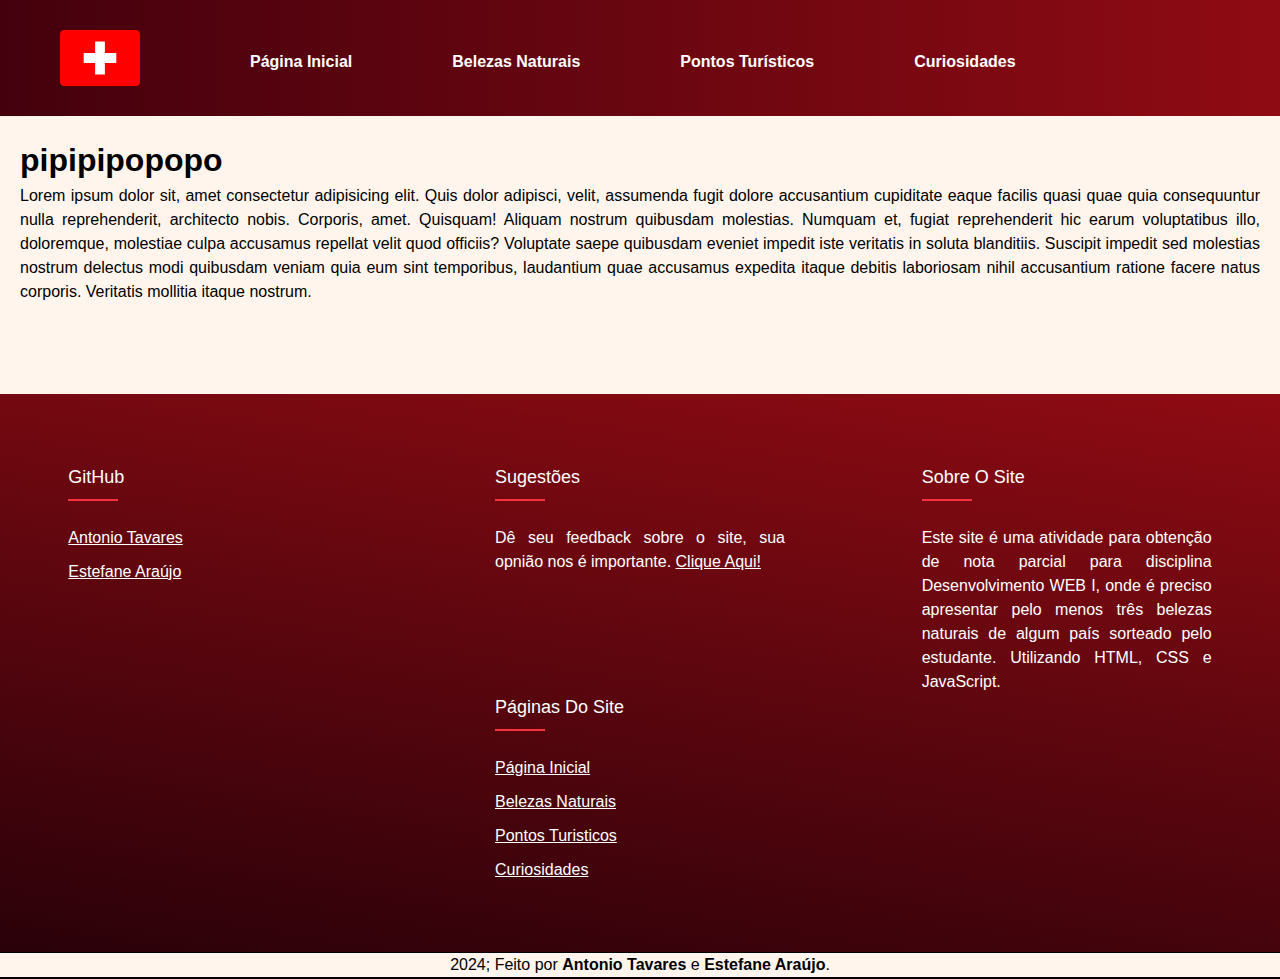
==== pages/curiosidades.html @ 8f9febfe "Header e footer prontos" ====
<!DOCTYPE html>
<html lang="pt-br">
<head>
    <meta charset="UTF-8">
    <meta name="viewport" content="width=device-width, initial-scale=1.0">
    <link rel="stylesheet" href="/assets/css/paginas.css">
    <link rel="shortcut icon" href="/assets/images/switzerland-flag-icon.svg" type="image/x-icon">
    <title>Página Inicial</title>
</head>


<body>
    <div class="container">
        <header>
            <nav class="navbar">
                <div class="navContainer">
                <ul class="navLinks">
                    <a href="/index.html" ><img src="/assets/images/switzerland-flag-icon.svg" alt="" class="logo"></a>
                    <li><a href="/index.html">Página Inicial</a></li>
                    <li><a href="/pages/paisagens.html">Belezas Naturais</a></li>
                    <li><a href="/pages/turisticos.html">Pontos Turísticos</a></li>
                    <li><a href="/pages/curiosidades.html">Curiosidades</a></li>
                </ul>
                </div>
            </nav>
        </header>
        <div class="content">
            <main>
            <h1>pipipipopopo</h1>
            <p>Lorem ipsum dolor sit, amet consectetur adipisicing elit. Quis dolor adipisci, velit, assumenda fugit dolore accusantium cupiditate eaque facilis quasi quae quia consequuntur nulla reprehenderit, architecto nobis. Corporis, amet. Quisquam!
            Aliquam nostrum quibusdam molestias. Numquam et, fugiat reprehenderit hic earum voluptatibus illo, doloremque, molestiae culpa accusamus repellat velit quod officiis? Voluptate saepe quibusdam eveniet impedit iste veritatis in soluta blanditiis.
            Suscipit impedit sed molestias nostrum delectus modi quibusdam veniam quia eum sint temporibus, laudantium quae accusamus expedita itaque debitis laboriosam nihil accusantium ratione facere natus corporis. Veritatis mollitia itaque nostrum.
            </p>
            
            
            </main>
        </div>
        
        
        <footer class="footer">
            <section class="footerContainer">
                <div class="footerRaia">
        
                    <div class="footerColuna">
                            <h3>GitHub</h3>
                            <ul>
                                <li><a href="https://github.com/toniink" target="_blank">Antonio Tavares</a></li>
                                <li><a href="https://github.com/EstefaneRodriguesDeAraujo" target="_blank">Estefane Araújo</a></li>
                            </ul>
                    </div>
                    <div class="footerColuna">
                            <h3>Sugestões</h3>
                            <p>Dê seu feedback sobre o site, sua opnião nos é importante. <a href="/pages/formulario.html">Clique Aqui!</a> </p>
                    </div>
        
                    <div class="footerColuna">
                            <h3>Sobre o site</h3>
                            <p>Este site é uma atividade para obtenção de nota parcial para disciplina Desenvolvimento WEB I, onde é preciso apresentar pelo menos três belezas naturais de algum país sorteado pelo estudante. Utilizando HTML, CSS e JavaScript.</p>
                    </div>
        
                    <div class="footerColuna">
                            <h3>Páginas do site</h3>
                            <ul>
                                <li><a href="/index.html">Página Inicial</a></li>
                                <li><a href="/pages/paisagens.html">Belezas Naturais</a></li>
                                <li><a href="/pages/turisticos.html">Pontos Turisticos</a></li>
                                <li><a href="/pages/curiosidades.html">Curiosidades</a></li>
        
                            </ul>
                    </div>
                </div>
            </section>
            <section>
                <div class="footerBottom">
                    <p class="copyright">2024; Feito por <span class="feitoPor">Antonio Tavares</span> e
                        <span class="feitoPor">Estefane Araújo</span>.</p>
                </div>
            </section>
        </footer>
    </div>
</body>




<script src=""></script>
</html>
---- assets/css/paginas.css ----
/* eu to comentando tudo ta nao julgue */
* {
    font-family: Arial, Helvetica, sans-serif;
    box-sizing: border-box;
    margin: 0;
    padding: 0;
}


/* deixa todo o conteúdo do header ate o footer como flex p poder deixar 
bonitinho na vertical, e o min height é p ter certeza q ta até pelo menos 100% da altura da janela ocupada */
.container{
    display: flex;
    flex-direction: column;
    min-height: 100vh;
    
}


/* removendo os efeitos dos links e deixando todos com cor de fonte branca além do gradiente no header,
é aqui que vc mexe na fonte da navbar tb*/
.navbar ul {
    font-size: 16px;
    background-image: linear-gradient(to right, #44010d,#8f0b13);
    padding: 0px;
    margin: 0px;
    overflow: hidden;
    font-weight: 600;
    
}


/* tirando os ballpoints das listas */
ul{
    list-style-type: none;
    text-decoration: none;
}


/* tamanho da logo e jogando a logo pra esquerda, antes dos elementos da navbar */
.logo {
    max-width: 80px;
    float: left;
    margin: 30px 60px;
    cursor: pointer;
}


/* especificamente os elementos da navbar: home, belezas, pontos, curiosidades */
.navbar a{
    color:white;
    text-decoration: none;
    padding: 50px;

    /* display: block;
    text-align: center; */

}


/* jogando todos os elementos da navbar pra esquerda */
.navbar li{
    float: left;
    margin-top: 50px;
}


/* quando passa o mouse por cima muda a cor, p indicar que é clicavel */
.navbar a:hover{
    color: #ffcab4;
    transition: all 0.3s ease;
}




/* toda a cor de fundo das paginas, sem cagar o header e footer */
body{
    height: 100%;
    margin: 0;
    background-color: #FFF5EC;
    line-height: 1.5;
    text-align: justify;
}
 

/* flex 1 permite o conteudo ocupar todo o espaço disponivel que sobrou entre o header e o footer */
.content{
    flex: 1;
    padding: 20px;
}






/* mespaço interno do footer inteiro */
.footer{
    padding-top: 70px;
}


/* configurações do footer */
.footerContainer {
    background-image: linear-gradient(189deg,#8f0b13, #2a0109);
    color: white;
    padding: 70px 0px;
    margin: auto;
    /* max-width: 1170px; */
}


/* altera a cor da fonte do footer e a de baixo dele 
muda a cor quando ta em hover */
.footerContainer a{
    color: white;
    transition: all 0.3s ease;
}
.footerColuna a:hover{
    color: #ffcab4;
}


/* organiza a disposição em forma de linha/raia como se fosse numa tabela */
.footerRaia{
    display: flex;
    flex-wrap: wrap;
    
}


/* organiza a disposição em forma de coluna como se fosse numa tabela */
.footerColuna{
    width: 350px;
    padding: 0 30px;
    margin: 0 auto;
    /* background-color: aqua; */
}


/* deixa um espacinho maneiro em baixo dos h3 que sao os titulos de cada coluna
o position relative pelo q vi faz o elemento seguir o fluxo do documento, como o h3 ta em cima e o resto embaixo, ele segue isso, eu acho... */
.footerColuna h3{
    font-size: 18px;
    color: white;
    text-transform: capitalize;
    margin-bottom: 35px;
    font-weight: 500;
    position: relative;
}


/* aqui é onde cria a linha vermelha em baixo dos h3, ele cria um pseudo elemento vazio e aparentemente é bem comum p qualquer decoraçao ou frufru
tipo um divisor sem ter q por no html, ent é puro css*/
.footerColuna h3::before{
    content: "";
    position: absolute;
    left: 0;
    bottom: -10px;
    background-color: #f6323c;
    height: 2px;
    box-sizing: border-box;
    width: 50px;
}


/* aq ta adicionando uma margem em baixo de cada item da lista,
not last child significa que todos c exceção do ultimo, nao vai ter essa margem, aí nao quebra a margem que ja existe em baixo sacas */
.footerColuna ul li:not(:last-child){
    margin-bottom: 10px;
}


/* o block significa que ele ocupa todo o espaço restante da lista
facilita de clicar
e o transition aplica uma transição suave pra qualquer efeito q tenha na tag */
.footerColuna ul li a{
    font-size: 16px;
    text-transform: capitalize;
    font-weight: 300;
    display: block;
    transition: all 0.3s ease;
}

/* desloca o elemento pra direita adicionando margem interna na esquerda 
quando passa o mouse por cima, e ela é suave por causa do de cima q suaviza
quando n tem a suavidade é bruto demais mo paia */
.footerColuna ul li a:hover{
    color: #ffcab4;
    padding-left: 10px;
}


/* a barra branca c nossos nomes centralizada */
.footerBottom{
    text-align: center;
    border-top: 1px solid black;
    border-bottom: 2px solid black;
}

/* e deixando em bold */
.feitoPor{
    font-weight: bold;
}
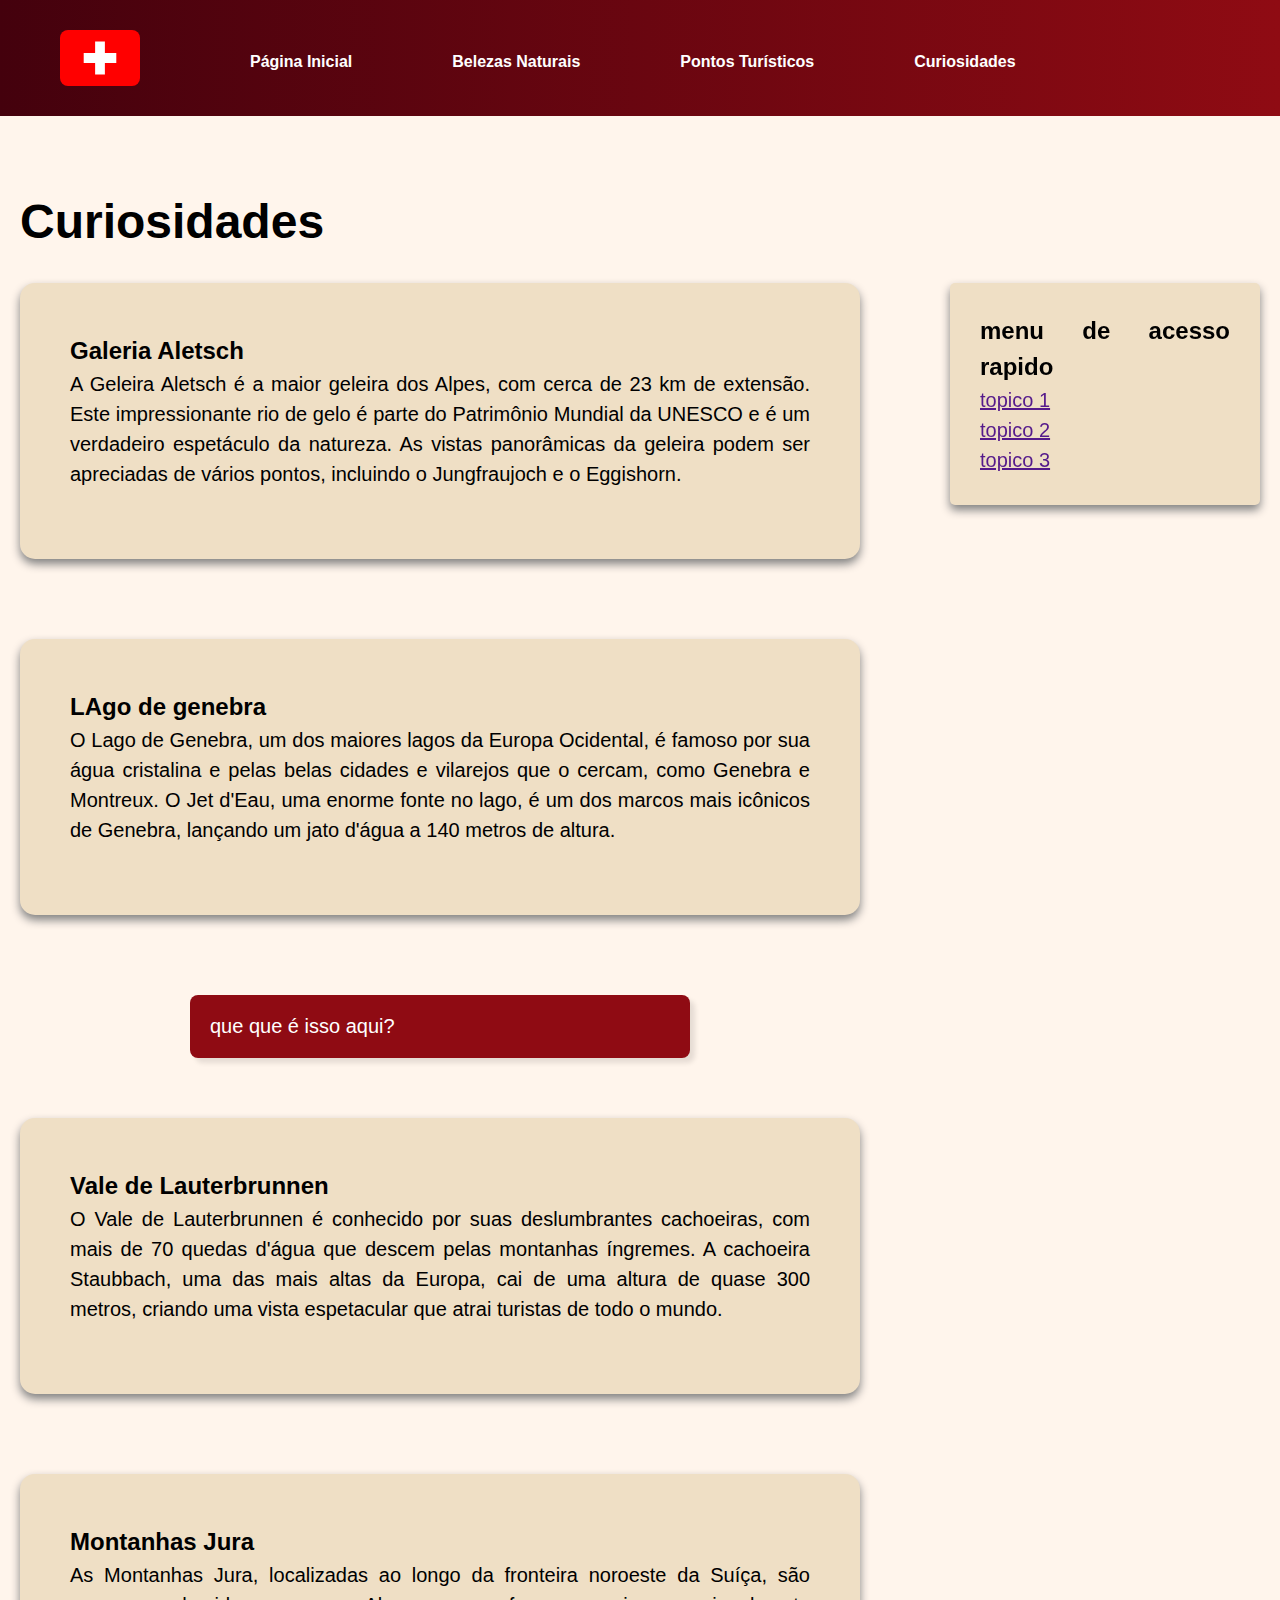
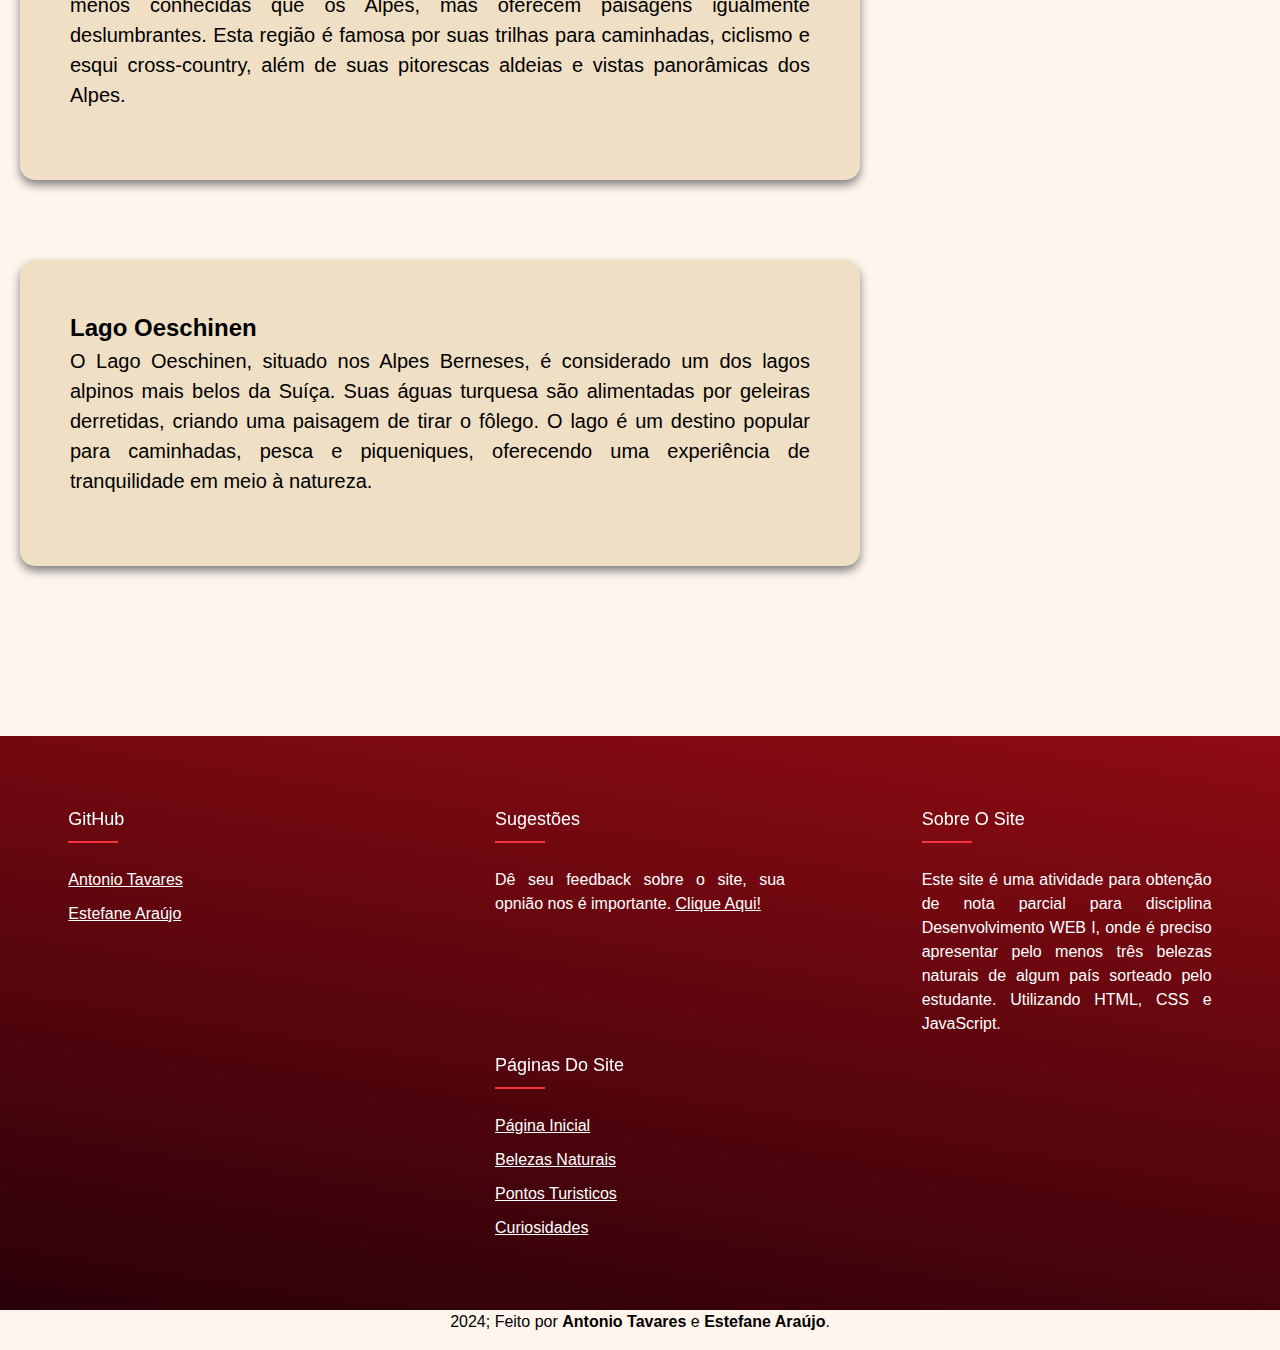
==== commit 6167514d: "Estrutura das paginas feitas" ====
--- a/pages/curiosidades.html
+++ b/pages/curiosidades.html
@@ -1,8 +1,10 @@
 <!DOCTYPE html>
 <html lang="pt-br">
+
 <head>
     <meta charset="UTF-8">
     <meta name="viewport" content="width=device-width, initial-scale=1.0">
+    <link rel="stylesheet" href="https://cdnjs.cloudflare.com/ajax/libs/font-awesome/6.6.0/css/all.min.css" integrity="sha512-Kc323vGBEqzTmouAECnVceyQqyqdsSiqLQISBL29aUW4U/M7pSPA/gEUZQqv1cwx4OnYxTxve5UMg5GT6L4JJg==" crossorigin="anonymous" referrerpolicy="no-referrer" />
     <link rel="stylesheet" href="/assets/css/paginas.css">
     <link rel="shortcut icon" href="/assets/images/switzerland-flag-icon.svg" type="image/x-icon">
     <title>Página Inicial</title>
@@ -14,59 +16,137 @@
         <header>
             <nav class="navbar">
                 <div class="navContainer">
-                <ul class="navLinks">
-                    <a href="/index.html" ><img src="/assets/images/switzerland-flag-icon.svg" alt="" class="logo"></a>
-                    <li><a href="/index.html">Página Inicial</a></li>
-                    <li><a href="/pages/paisagens.html">Belezas Naturais</a></li>
-                    <li><a href="/pages/turisticos.html">Pontos Turísticos</a></li>
-                    <li><a href="/pages/curiosidades.html">Curiosidades</a></li>
-                </ul>
+                    <ul class="navLinks">
+                        <a href="/index.html"><img src="/assets/images/switzerland-flag-icon.svg" alt=""
+                                class="logo"></a>
+                        <li><a href="/index.html">Página Inicial</a></li>
+                        <li><a href="/pages/paisagens.html">Belezas Naturais</a></li>
+                        <li><a href="/pages/turisticos.html">Pontos Turísticos</a></li>
+                        <li><a href="/pages/curiosidades.html">Curiosidades</a></li>
+                    </ul>
                 </div>
             </nav>
         </header>
+
+
         <div class="content">
             <main>
-            <h1>pipipipopopo</h1>
-            <p>Lorem ipsum dolor sit, amet consectetur adipisicing elit. Quis dolor adipisci, velit, assumenda fugit dolore accusantium cupiditate eaque facilis quasi quae quia consequuntur nulla reprehenderit, architecto nobis. Corporis, amet. Quisquam!
-            Aliquam nostrum quibusdam molestias. Numquam et, fugiat reprehenderit hic earum voluptatibus illo, doloremque, molestiae culpa accusamus repellat velit quod officiis? Voluptate saepe quibusdam eveniet impedit iste veritatis in soluta blanditiis.
-            Suscipit impedit sed molestias nostrum delectus modi quibusdam veniam quia eum sint temporibus, laudantium quae accusamus expedita itaque debitis laboriosam nihil accusantium ratione facere natus corporis. Veritatis mollitia itaque nostrum.
-            </p>
-            
-            
+                <h1>Curiosidades</h1>
+                <div class="linha">
+
+                    <div class="coluna">
+                        <div class="conteudoPaginas">
+                            <h2>Galeria Aletsch</h2>
+                            <p>A Geleira Aletsch é a maior geleira dos Alpes, com cerca de 23 km de extensão. Este
+                                impressionante rio de gelo é parte do Patrimônio Mundial da UNESCO e é um verdadeiro
+                                espetáculo da natureza. As vistas panorâmicas da geleira podem ser apreciadas de vários
+                                pontos, incluindo o Jungfraujoch e o Eggishorn.</p>
+                        </div>
+
+                        <div class="conteudoPaginas">
+                            <h2>LAgo de genebra</h2>
+                            <p>O Lago de Genebra, um dos maiores lagos da Europa Ocidental, é famoso por sua água
+                                cristalina e pelas belas cidades e vilarejos que o cercam, como Genebra e Montreux. O
+                                Jet d'Eau, uma enorme fonte no lago, é um dos marcos mais icônicos de Genebra, lançando
+                                um jato d'água a 140 metros de altura.</p>
+                        </div>
+
+                        <div id="containerAccordion">
+                            <div class="accordion">
+
+                                <button class="accordion-header">
+                                    <span>que que é isso aqui?</span>
+                                    <i class="fa-solid fa-chevron-down arrow"></i>
+                                </button>
+
+                                <div class="accordion-body">
+                                        <p>Lorem ipsum dolor sit amet consectetur, adipisicing elit. Voluptas quidem praesentium, dolorem quas harum doloribus nemo delectus sint nesciunt ut qui porro ea perferendis quos dignissimos ipsum ullam nisi non.</p>
+                                </div>
+                            </div>
+                        </div>
+
+
+
+
+
+
+
+                        <div class="conteudoPaginas">
+                            <h2>Vale de Lauterbrunnen</h2>
+                            <p>O Vale de Lauterbrunnen é conhecido por suas deslumbrantes cachoeiras, com mais de 70
+                                quedas d'água que descem pelas montanhas íngremes. A cachoeira Staubbach, uma das mais
+                                altas da Europa, cai de uma altura de quase 300 metros, criando uma vista espetacular
+                                que atrai turistas de todo o mundo.</p>
+                        </div>
+
+                        <div class="conteudoPaginas">
+                            <h2>Montanhas Jura</h2>
+                            <p>As Montanhas Jura, localizadas ao longo da fronteira noroeste da Suíça, são menos
+                                conhecidas que os Alpes, mas oferecem paisagens igualmente deslumbrantes. Esta região é
+                                famosa por suas trilhas para caminhadas, ciclismo e esqui cross-country, além de suas
+                                pitorescas aldeias e vistas panorâmicas dos Alpes.</p>
+                        </div>
+
+                        <div class="conteudoPaginas">
+                            <h2>Lago Oeschinen</h2>
+                            <p>O Lago Oeschinen, situado nos Alpes Berneses, é considerado um dos lagos alpinos mais
+                                belos da Suíça. Suas águas turquesa são alimentadas por geleiras derretidas, criando uma
+                                paisagem de tirar o fôlego. O lago é um destino popular para caminhadas, pesca e
+                                piqueniques, oferecendo uma experiência de tranquilidade em meio à natureza.</p>
+                        </div>
+                    </div>
+
+
+                    <div class="coluna">
+                        <section class="menuAcessoRapido">
+                            <h2>menu de acesso rapido</h2>
+                            <ul>
+                                <li><a href="">topico 1</a></li>
+                                <li><a href="">topico 2</a></li>
+                                <li><a href="">topico 3</a></li>
+                            </ul>
+                        </section>
+                    </div>
+                </div>
+
             </main>
         </div>
-        
-        
+
+
         <footer class="footer">
             <section class="footerContainer">
                 <div class="footerRaia">
-        
+
                     <div class="footerColuna">
-                            <h3>GitHub</h3>
-                            <ul>
-                                <li><a href="https://github.com/toniink" target="_blank">Antonio Tavares</a></li>
-                                <li><a href="https://github.com/EstefaneRodriguesDeAraujo" target="_blank">Estefane Araújo</a></li>
-                            </ul>
+                        <h3>GitHub</h3>
+                        <ul>
+                            <li><a href="https://github.com/toniink" target="_blank">Antonio Tavares</a></li>
+                            <li><a href="https://github.com/EstefaneRodriguesDeAraujo" target="_blank">Estefane
+                                    Araújo</a></li>
+                        </ul>
                     </div>
                     <div class="footerColuna">
-                            <h3>Sugestões</h3>
-                            <p>Dê seu feedback sobre o site, sua opnião nos é importante. <a href="/pages/formulario.html">Clique Aqui!</a> </p>
+                        <h3>Sugestões</h3>
+                        <p>Dê seu feedback sobre o site, sua opnião nos é importante. <a
+                                href="/pages/formulario.html">Clique Aqui!</a> </p>
                     </div>
-        
+
                     <div class="footerColuna">
-                            <h3>Sobre o site</h3>
-                            <p>Este site é uma atividade para obtenção de nota parcial para disciplina Desenvolvimento WEB I, onde é preciso apresentar pelo menos três belezas naturais de algum país sorteado pelo estudante. Utilizando HTML, CSS e JavaScript.</p>
+                        <h3>Sobre o site</h3>
+                        <p>Este site é uma atividade para obtenção de nota parcial para disciplina Desenvolvimento WEB
+                            I, onde é preciso apresentar pelo menos três belezas naturais de algum país sorteado pelo
+                            estudante. Utilizando HTML, CSS e JavaScript.</p>
                     </div>
-        
+
                     <div class="footerColuna">
-                            <h3>Páginas do site</h3>
-                            <ul>
-                                <li><a href="/index.html">Página Inicial</a></li>
-                                <li><a href="/pages/paisagens.html">Belezas Naturais</a></li>
-                                <li><a href="/pages/turisticos.html">Pontos Turisticos</a></li>
-                                <li><a href="/pages/curiosidades.html">Curiosidades</a></li>
-        
-                            </ul>
+                        <h3>Páginas do site</h3>
+                        <ul>
+                            <li><a href="/index.html">Página Inicial</a></li>
+                            <li><a href="/pages/paisagens.html">Belezas Naturais</a></li>
+                            <li><a href="/pages/turisticos.html">Pontos Turisticos</a></li>
+                            <li><a href="/pages/curiosidades.html">Curiosidades</a></li>
+
+                        </ul>
                     </div>
                 </div>
             </section>
@@ -83,5 +163,6 @@
 
 
 
-<script src=""></script>
+<script src="/assets/js/app.js"></script>
+
 </html>--- a/assets/css/paginas.css
+++ b/assets/css/paginas.css
@@ -1,4 +1,5 @@
 /* eu to comentando tudo ta nao julgue */
+
 * {
     font-family: Arial, Helvetica, sans-serif;
     box-sizing: border-box;
@@ -6,6 +7,15 @@
     padding: 0;
 }
 
+
+/* sumario do css
+A- inicio da navbar
+B- inicio do conteudo das páginas
+C- configurações da home
+D- inicio das configurações de pagina de conteudo: paisagens,curiosidades etc */
+
+
+/* A- inicio da navbar */
 
 /* deixa todo o conteúdo do header ate o footer como flex p poder deixar 
 bonitinho na vertical, e o min height é p ter certeza q ta até pelo menos 100% da altura da janela ocupada */
@@ -43,6 +53,7 @@
     float: left;
     margin: 30px 60px;
     cursor: pointer;
+    border-radius: 8px;
 }
 
 
@@ -72,28 +83,298 @@
 }
 
 
+/* fim da navbar */
+
+
+
+
+
+/* B- inicio do conteudo das paginas */
 
 
 /* toda a cor de fundo das paginas, sem cagar o header e footer */
 body{
     height: 100%;
-    margin: 0;
+    margin: 0px;
+    padding: 0px;
     background-color: #FFF5EC;
     line-height: 1.5;
     text-align: justify;
 }
  
 
-/* flex 1 permite o conteudo ocupar todo o espaço disponivel que sobrou entre o header e o footer */
+/* flex 1 permite o conteudo ocupar todo o espaço disponivel que sobrou entre o header e o footer 
+o content é o container principal de conteudo*/
 .content{
     flex: 1;
     padding: 20px;
-}
-
-
-
-
-
+    margin: 0 auto;
+}
+
+
+/* todos os h1 padronizados */
+h1{
+    font-size: 48px;
+    margin-top: 50px;
+    margin-bottom: 25px;
+}
+/* todos os h2 padronizados */
+h2{
+    font-size: 24px;
+}
+
+p{
+    margin-bottom: 1em;
+}
+
+
+
+
+
+
+/* C- configurações da home, nao esperava que fosse da tanto trabalho mas espero q nao mexamos nisso novamente */
+
+/* isso aq ta uma bagunça pois estou testando como funciona o alinhamento, o primeiro é o original
+e o de baixo é o novo que fiz na tentativa e erro */
+
+/* centraliza o texto da home, eu nao sei como so sei que ta centralizado
+e se mexer quebra */
+
+
+/* inicio do bloco original */
+/* .textoHome{
+     flex: 1;
+     padding: 20px;
+     margin: 150px auto;
+     width: 70%;
+} */
+
+/* deixa o texto alinhado ao lado do texto e ja formatadinho */
+/* .imagemHome{
+   border-radius: 20px;
+   box-shadow: 5px 10px 8px gray;
+   float: right;
+   margin-left: 50px;
+   margin-top: 134px;
+} */
+
+
+/* toda a configuração daquele primeiro paragrafo com mais texto q tem na home
+eu nao sei fazer ele todo flex bonito ent ficou tudo na mao tb */
+/* .paragrafoHome{
+    font-size: 20px;
+    text-align: justify;
+    background-color: #efdfc5;
+    border-radius: 15px;
+    margin-right: 30px;
+    margin-top: 30px;
+    padding: 50px;
+    max-width: 600px;
+    box-shadow: 0px 10px 20px gray;
+} */
+/* fim do bloco original */
+
+
+/* <<bloco novo>> */
+
+/* tamanho do h1 da home */
+
+/* alinha o h2 da home com o paragrafo */
+.h2Home{
+    display: inline-block;
+    max-width: 600px;
+}
+/* configurações da imagem da home */
+.imagemHome{
+    margin-left: 30px;
+    border-radius: 20px;
+    box-shadow: 5px 10px 8px gray;
+}
+/* container com o h1,h2, p e img da home que  */
+.imageContainer{
+    width: fit-content;
+    margin: 100px auto;
+    
+}
+/* alinha o paragrafo e a imagem da home lado a lado */
+.alinhamento{
+    display: flex; 
+    align-items: center;
+    width: fit-content;
+}
+/* todas as propriedades da caixinha de paragrafo da home */
+.paragrafoHome{
+    display: inline-block;
+    font-size: 20px;
+    background-color: #efdfc5;
+    box-shadow: 0px 10px 20px gray;
+    border-radius: 15px;
+    padding: 50px;
+    max-width: 600px;
+    margin-top: 30px;
+}
+/* <<fim do bloco novo>> */
+
+
+/* conf do segundo paragrado de Quer saber mais? na home */
+.segundoParagrafoHome{
+    font-size: 38px;
+    font-weight: bold;
+    text-align: center;
+    align-items: center;
+    max-width: 600px;
+    margin:0 auto 0 auto;
+}
+/* e seu respectivo botao */
+.botaoHome{
+    text-align: center;
+    padding-top: 30px;
+}
+
+
+
+
+/* configurações de quase todos os botoes do site */
+.botoes{
+    background-color: #e22227;
+    border: none;
+    width: 260px;
+    font-size: 18px;
+    font-weight: bold;
+    padding: 20px;
+    text-align: center;
+    text-decoration: none;
+    text-transform: uppercase;
+    color: white;
+    border-radius: 5px;
+    cursor: pointer;
+    box-shadow: 0px 3px 10px #4d000f;
+}
+/* e o hover deles */
+.botoes:hover, .botoes:focus, .botoes:active{
+    box-shadow: 0px 10px 20px #4d000f;
+    -webkit-transform: scale(1.1);
+    transform: scale(1.1);
+     color: #fbebd8;
+    transition: all 0.3s ease;
+}
+
+
+/* D- inicio das configurações de pagina de conteudo: paisagens,curiosidades etc*/
+
+.linha{
+    display: flex;
+}
+.coluna{
+    flex:50%;
+    
+}
+.conteudoPaginas{
+    font-size: 20px;
+    background-color: #efdfc5;
+    box-shadow: 0px 5px 10px gray;
+    border-radius: 15px;
+    padding: 50px;
+   width: 840px;
+   margin-bottom: 80px;
+}
+
+.conteudoPaginas img{
+    border-radius: 20px;
+    box-shadow: 5px 10px 8px gray;
+    margin: 10px auto;
+    margin-top: 50px;
+    display: block;
+    height: auto;
+}
+.fulano{
+    display:block;
+    text-align: center;
+    font-size: 10px;
+    margin-bottom: 50px;
+}
+
+
+
+
+.menuAcessoRapido{
+    font-size: 20px;
+    background-color: #efdfc5;
+    box-shadow: 0px 5px 10px gray;
+    border-radius: 5px;
+    padding: 30px;
+    margin-left: 90px;
+    width: fit-content;
+    position: sticky;
+    top: 0;
+}
+
+
+
+
+
+
+
+
+
+/* bloco do accordion */
+#containerAccordion{
+    display: flex;
+    flex-direction: column;
+    gap: 8px;
+    width: 500px;
+    margin: 0 auto;
+    margin-bottom: 60px;
+}
+
+.accordion{
+    background-color: #8f0b13;
+    border-radius: 8px;
+    padding: 20px;
+    color: white;
+    cursor: pointer;
+    box-shadow: 5px 5px 5px rgba(0, 0, 0, 0.1);
+}
+.accordion-header{
+    width: 100%;
+    border: none;
+    background-color: transparent;
+    display: flex;
+    align-items: center;
+    color: white;
+    justify-content: space-between;
+    font-size: 20px;
+    cursor: pointer;
+}
+.accordion-header span{
+    max-width: 100%;
+    white-space: nowrap;
+    overflow: hidden;
+    text-overflow: ellipsis;
+}
+.accordion-body{
+    color: #efdfc5;
+    font-size: 14px;
+    opacity: 0;
+    height: 0;
+}
+.accordion-body.active{
+    height: 100%;
+    opacity: 1;
+    padding: 15px 0px;
+    overflow: hidden;
+    transition: opacity .3s;
+}
+.arrow{
+    transition: transform .2s linear;
+}
+.accordion:has(.active) .arrow{
+    transform:rotate(180deg) ;
+}
+/* fim do accordion */
+
+
+/* inicio do footer */
 
 /* mespaço interno do footer inteiro */
 .footer{
@@ -195,8 +476,7 @@
 /* a barra branca c nossos nomes centralizada */
 .footerBottom{
     text-align: center;
-    border-top: 1px solid black;
-    border-bottom: 2px solid black;
+
 }
 
 /* e deixando em bold */
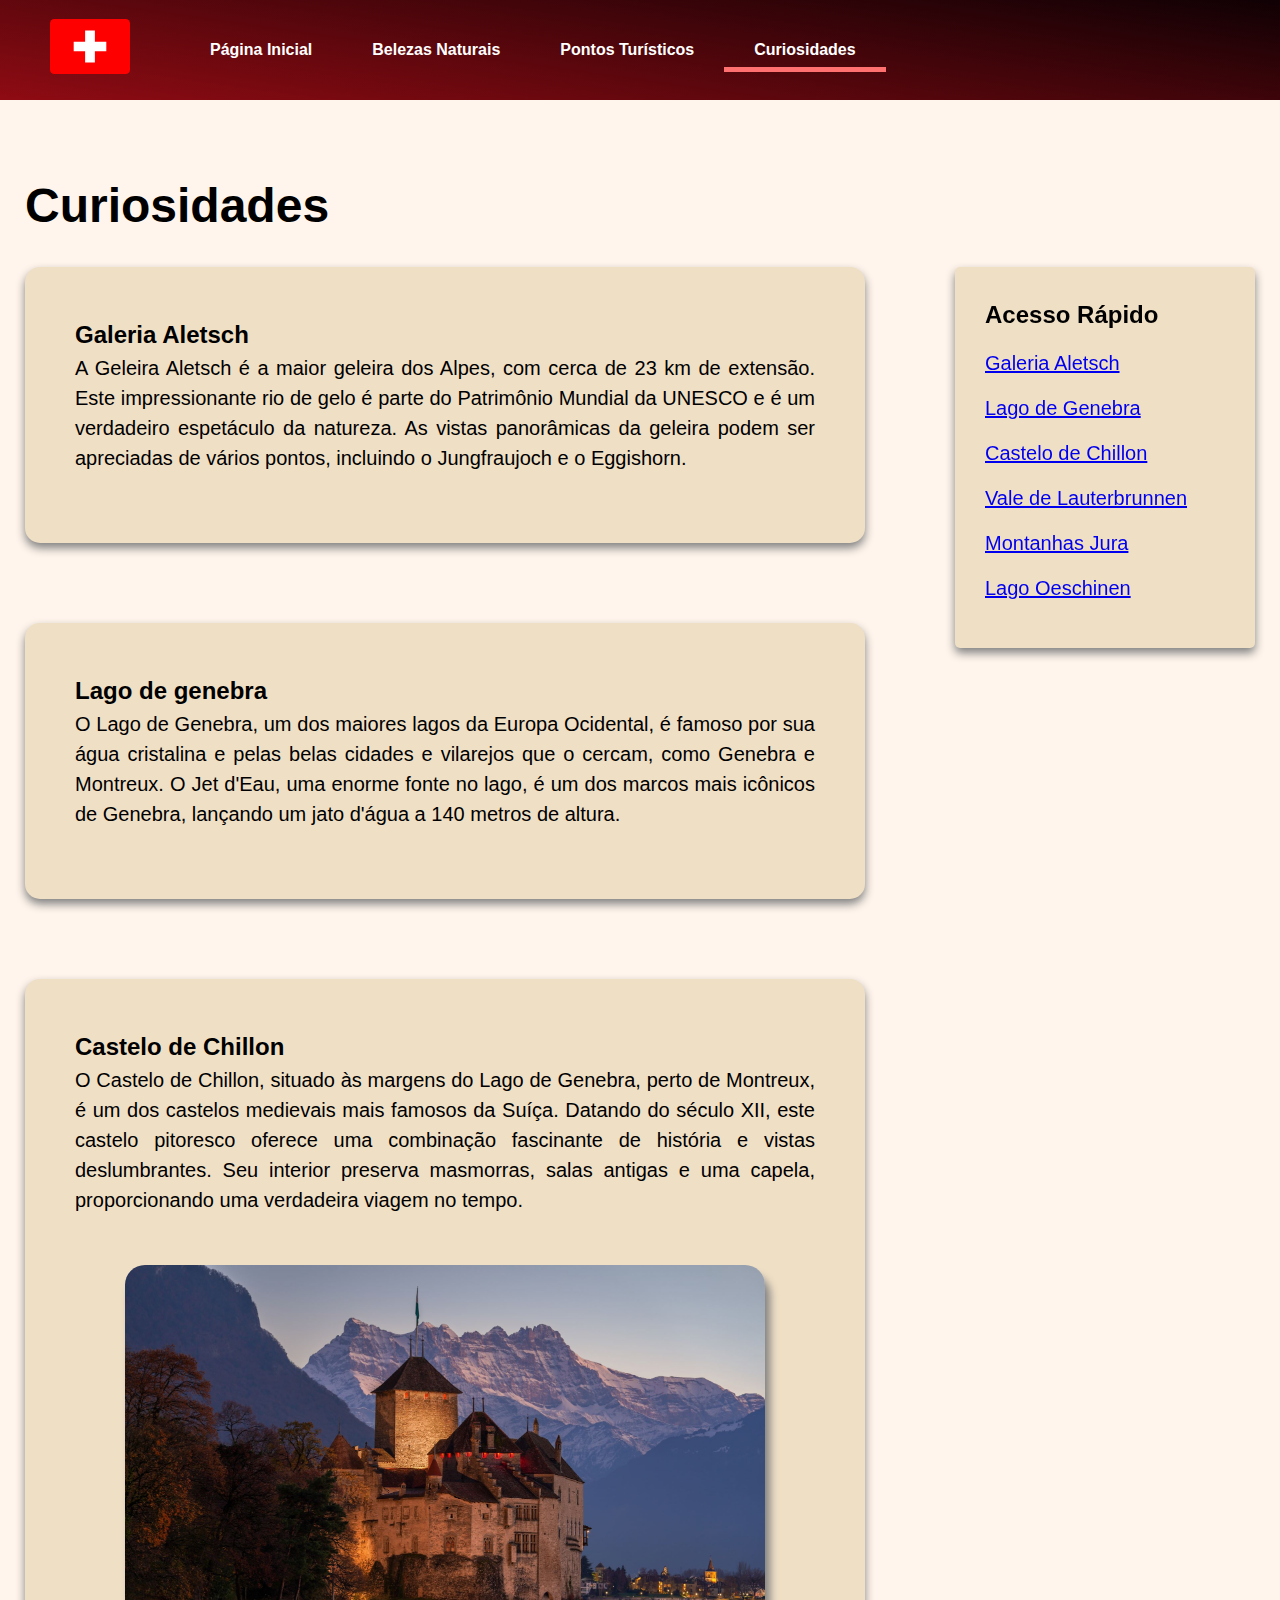
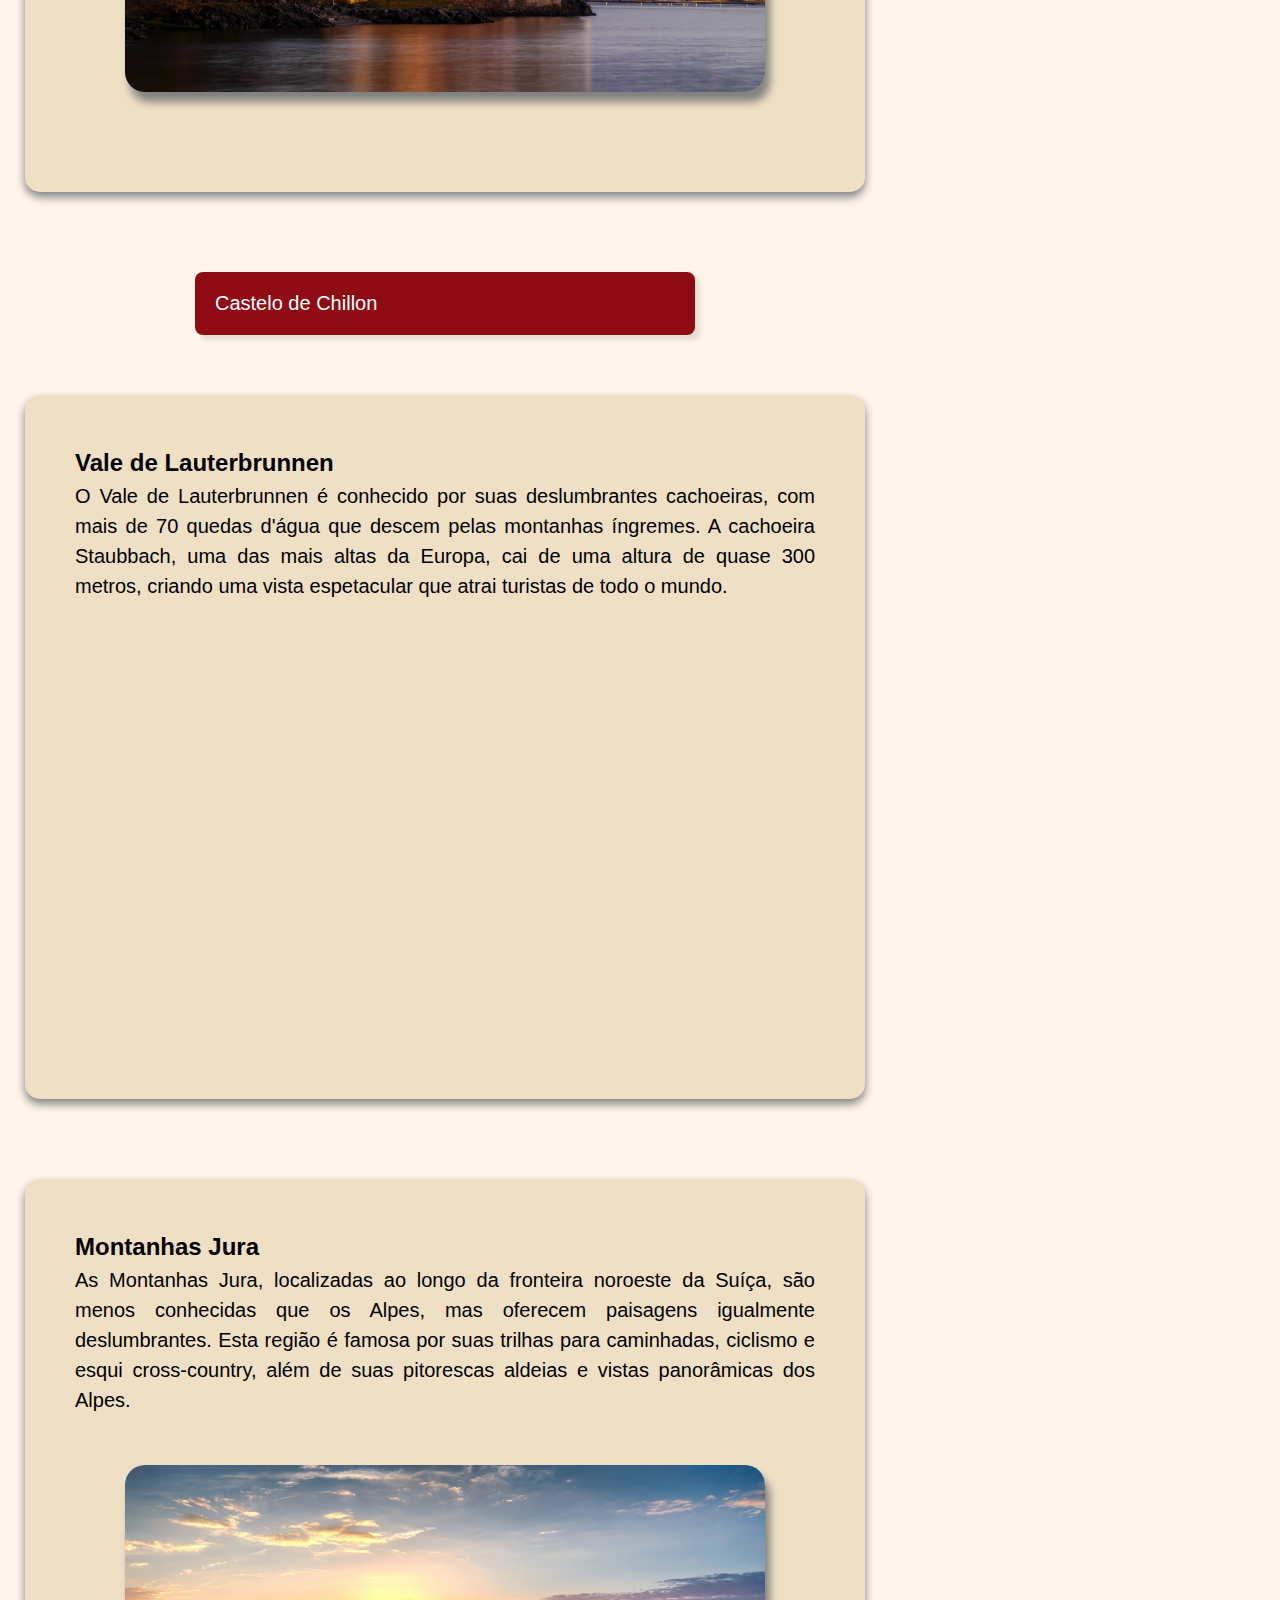
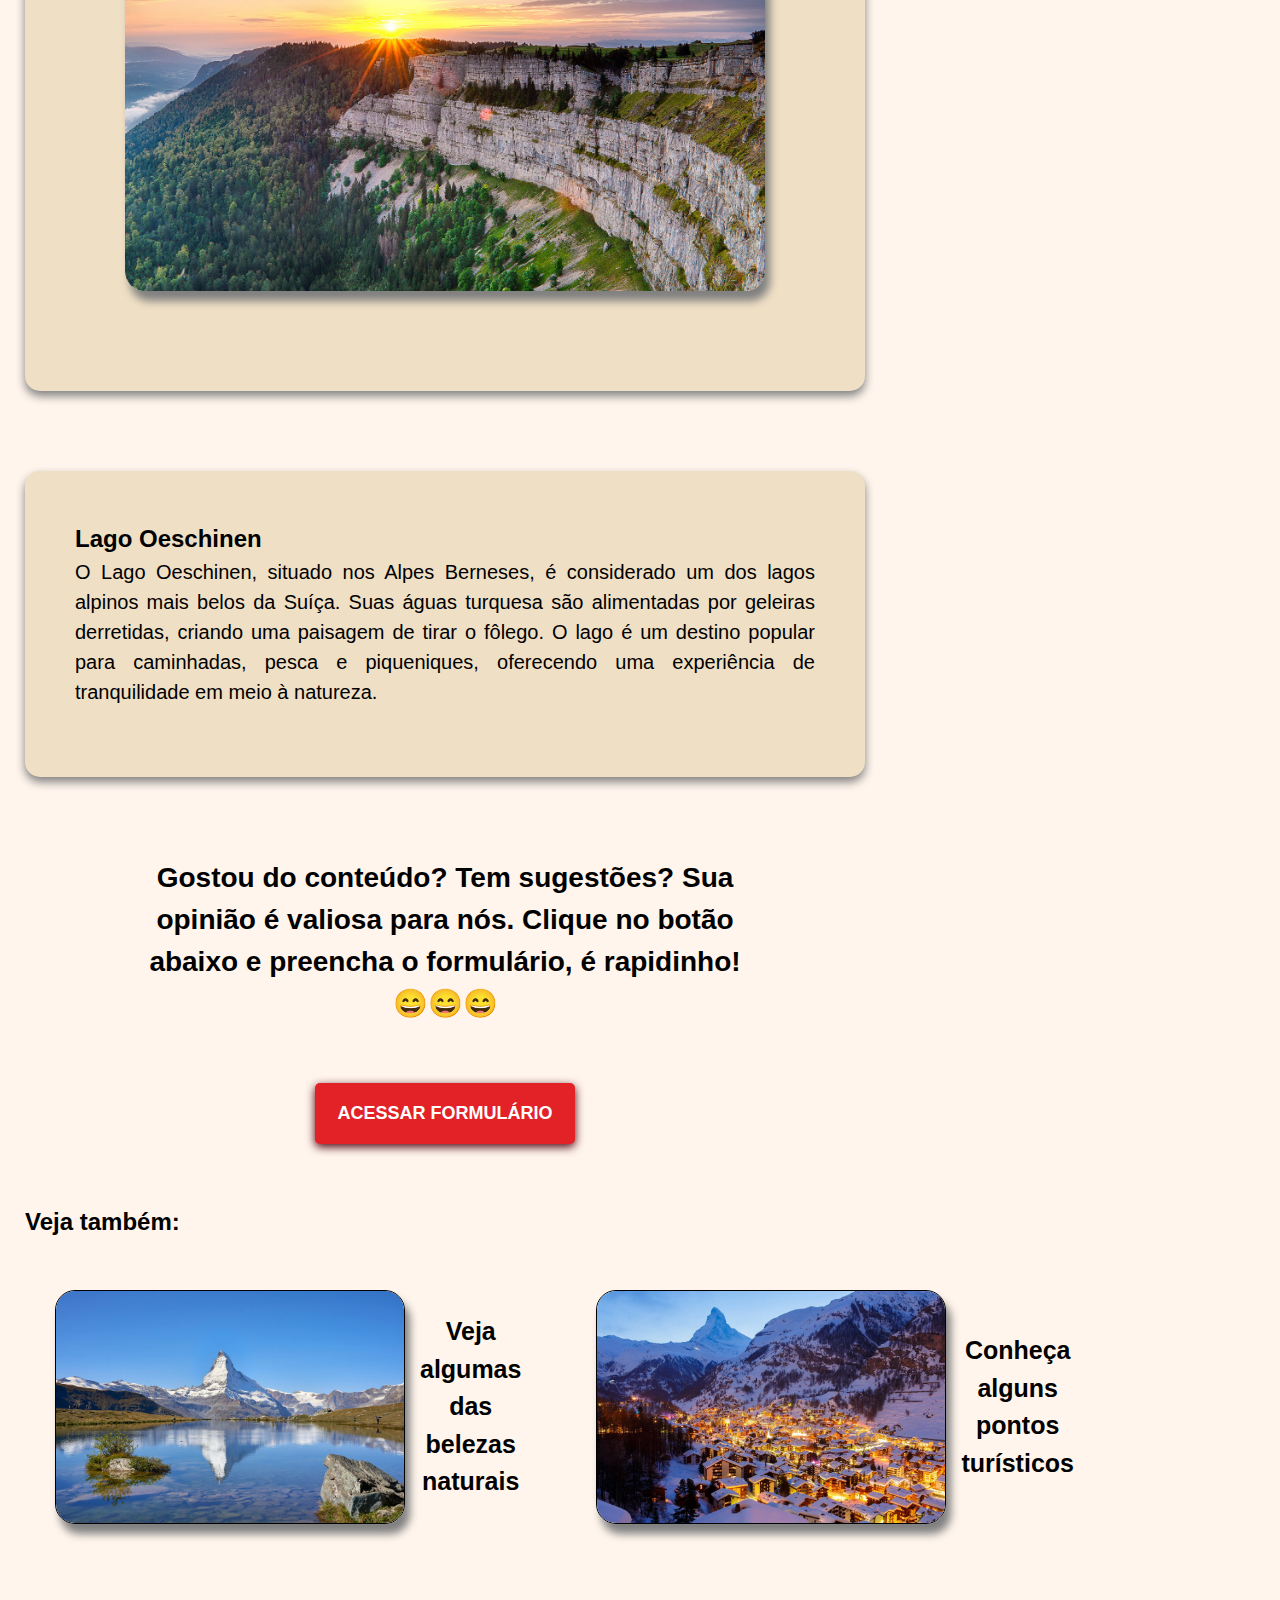
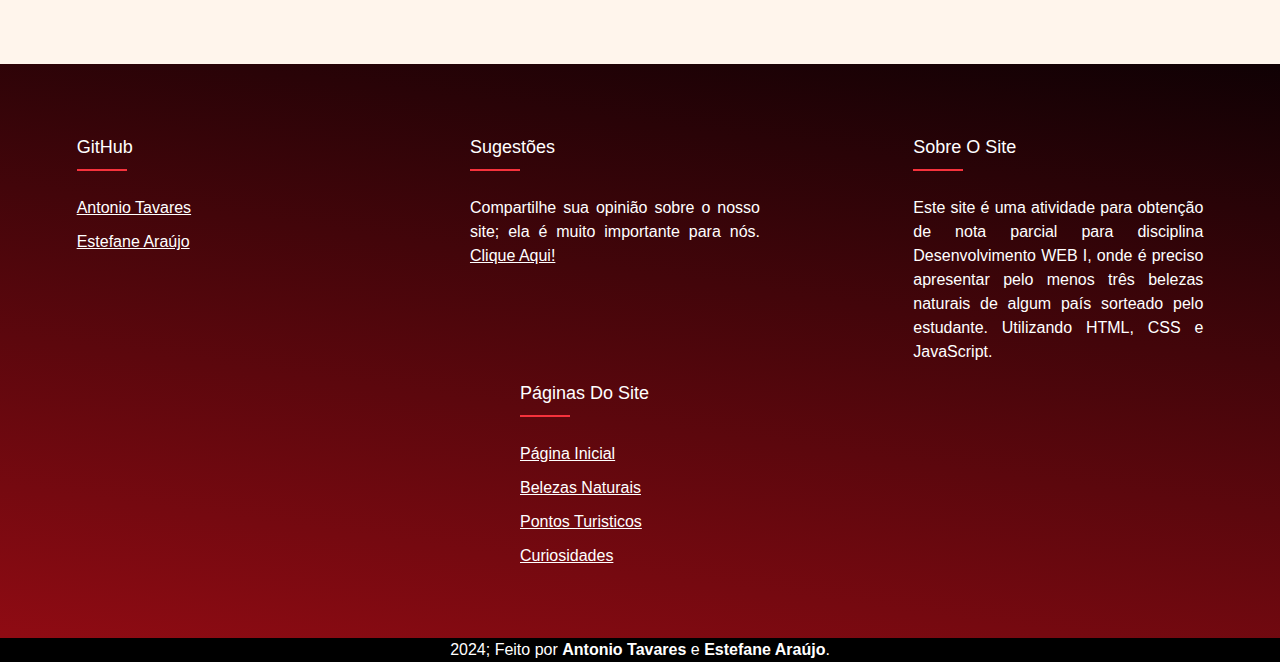
==== commit ddb04ba7: "atualizando o repositorio remoto com: carrossel, textos e home refinados" ====
--- a/pages/curiosidades.html
+++ b/pages/curiosidades.html
@@ -1,168 +1,230 @@
-<!DOCTYPE html>
-<html lang="pt-br">
-
-<head>
-    <meta charset="UTF-8">
-    <meta name="viewport" content="width=device-width, initial-scale=1.0">
-    <link rel="stylesheet" href="https://cdnjs.cloudflare.com/ajax/libs/font-awesome/6.6.0/css/all.min.css" integrity="sha512-Kc323vGBEqzTmouAECnVceyQqyqdsSiqLQISBL29aUW4U/M7pSPA/gEUZQqv1cwx4OnYxTxve5UMg5GT6L4JJg==" crossorigin="anonymous" referrerpolicy="no-referrer" />
-    <link rel="stylesheet" href="/assets/css/paginas.css">
-    <link rel="shortcut icon" href="/assets/images/switzerland-flag-icon.svg" type="image/x-icon">
-    <title>Página Inicial</title>
-</head>
-
-
-<body>
-    <div class="container">
-        <header>
-            <nav class="navbar">
-                <div class="navContainer">
-                    <ul class="navLinks">
-                        <a href="/index.html"><img src="/assets/images/switzerland-flag-icon.svg" alt=""
-                                class="logo"></a>
-                        <li><a href="/index.html">Página Inicial</a></li>
-                        <li><a href="/pages/paisagens.html">Belezas Naturais</a></li>
-                        <li><a href="/pages/turisticos.html">Pontos Turísticos</a></li>
-                        <li><a href="/pages/curiosidades.html">Curiosidades</a></li>
-                    </ul>
-                </div>
-            </nav>
-        </header>
-
-
-        <div class="content">
-            <main>
-                <h1>Curiosidades</h1>
-                <div class="linha">
-
-                    <div class="coluna">
-                        <div class="conteudoPaginas">
-                            <h2>Galeria Aletsch</h2>
-                            <p>A Geleira Aletsch é a maior geleira dos Alpes, com cerca de 23 km de extensão. Este
-                                impressionante rio de gelo é parte do Patrimônio Mundial da UNESCO e é um verdadeiro
-                                espetáculo da natureza. As vistas panorâmicas da geleira podem ser apreciadas de vários
-                                pontos, incluindo o Jungfraujoch e o Eggishorn.</p>
-                        </div>
-
-                        <div class="conteudoPaginas">
-                            <h2>LAgo de genebra</h2>
-                            <p>O Lago de Genebra, um dos maiores lagos da Europa Ocidental, é famoso por sua água
-                                cristalina e pelas belas cidades e vilarejos que o cercam, como Genebra e Montreux. O
-                                Jet d'Eau, uma enorme fonte no lago, é um dos marcos mais icônicos de Genebra, lançando
-                                um jato d'água a 140 metros de altura.</p>
-                        </div>
-
-                        <div id="containerAccordion">
-                            <div class="accordion">
-
-                                <button class="accordion-header">
-                                    <span>que que é isso aqui?</span>
-                                    <i class="fa-solid fa-chevron-down arrow"></i>
-                                </button>
-
-                                <div class="accordion-body">
-                                        <p>Lorem ipsum dolor sit amet consectetur, adipisicing elit. Voluptas quidem praesentium, dolorem quas harum doloribus nemo delectus sint nesciunt ut qui porro ea perferendis quos dignissimos ipsum ullam nisi non.</p>
-                                </div>
-                            </div>
-                        </div>
-
-
-
-
-
-
-
-                        <div class="conteudoPaginas">
-                            <h2>Vale de Lauterbrunnen</h2>
-                            <p>O Vale de Lauterbrunnen é conhecido por suas deslumbrantes cachoeiras, com mais de 70
-                                quedas d'água que descem pelas montanhas íngremes. A cachoeira Staubbach, uma das mais
-                                altas da Europa, cai de uma altura de quase 300 metros, criando uma vista espetacular
-                                que atrai turistas de todo o mundo.</p>
-                        </div>
-
-                        <div class="conteudoPaginas">
-                            <h2>Montanhas Jura</h2>
-                            <p>As Montanhas Jura, localizadas ao longo da fronteira noroeste da Suíça, são menos
-                                conhecidas que os Alpes, mas oferecem paisagens igualmente deslumbrantes. Esta região é
-                                famosa por suas trilhas para caminhadas, ciclismo e esqui cross-country, além de suas
-                                pitorescas aldeias e vistas panorâmicas dos Alpes.</p>
-                        </div>
-
-                        <div class="conteudoPaginas">
-                            <h2>Lago Oeschinen</h2>
-                            <p>O Lago Oeschinen, situado nos Alpes Berneses, é considerado um dos lagos alpinos mais
-                                belos da Suíça. Suas águas turquesa são alimentadas por geleiras derretidas, criando uma
-                                paisagem de tirar o fôlego. O lago é um destino popular para caminhadas, pesca e
-                                piqueniques, oferecendo uma experiência de tranquilidade em meio à natureza.</p>
-                        </div>
-                    </div>
-
-
-                    <div class="coluna">
-                        <section class="menuAcessoRapido">
-                            <h2>menu de acesso rapido</h2>
-                            <ul>
-                                <li><a href="">topico 1</a></li>
-                                <li><a href="">topico 2</a></li>
-                                <li><a href="">topico 3</a></li>
-                            </ul>
-                        </section>
-                    </div>
-                </div>
-
-            </main>
-        </div>
-
-
-        <footer class="footer">
-            <section class="footerContainer">
-                <div class="footerRaia">
-
-                    <div class="footerColuna">
-                        <h3>GitHub</h3>
-                        <ul>
-                            <li><a href="https://github.com/toniink" target="_blank">Antonio Tavares</a></li>
-                            <li><a href="https://github.com/EstefaneRodriguesDeAraujo" target="_blank">Estefane
-                                    Araújo</a></li>
-                        </ul>
-                    </div>
-                    <div class="footerColuna">
-                        <h3>Sugestões</h3>
-                        <p>Dê seu feedback sobre o site, sua opnião nos é importante. <a
-                                href="/pages/formulario.html">Clique Aqui!</a> </p>
-                    </div>
-
-                    <div class="footerColuna">
-                        <h3>Sobre o site</h3>
-                        <p>Este site é uma atividade para obtenção de nota parcial para disciplina Desenvolvimento WEB
-                            I, onde é preciso apresentar pelo menos três belezas naturais de algum país sorteado pelo
-                            estudante. Utilizando HTML, CSS e JavaScript.</p>
-                    </div>
-
-                    <div class="footerColuna">
-                        <h3>Páginas do site</h3>
-                        <ul>
-                            <li><a href="/index.html">Página Inicial</a></li>
-                            <li><a href="/pages/paisagens.html">Belezas Naturais</a></li>
-                            <li><a href="/pages/turisticos.html">Pontos Turisticos</a></li>
-                            <li><a href="/pages/curiosidades.html">Curiosidades</a></li>
-
-                        </ul>
-                    </div>
-                </div>
-            </section>
-            <section>
-                <div class="footerBottom">
-                    <p class="copyright">2024; Feito por <span class="feitoPor">Antonio Tavares</span> e
-                        <span class="feitoPor">Estefane Araújo</span>.</p>
-                </div>
-            </section>
-        </footer>
-    </div>
-</body>
-
-
-
-
-<script src="/assets/js/app.js"></script>
-
+<!DOCTYPE html>
+<html lang="pt-br">
+
+<head>
+    <meta charset="UTF-8">
+    <meta name="viewport" content="width=device-width, initial-scale=1.0">
+    <link rel="stylesheet" href="https://cdnjs.cloudflare.com/ajax/libs/font-awesome/6.6.0/css/all.min.css"
+        integrity="sha512-Kc323vGBEqzTmouAECnVceyQqyqdsSiqLQISBL29aUW4U/M7pSPA/gEUZQqv1cwx4OnYxTxve5UMg5GT6L4JJg=="
+        crossorigin="anonymous" referrerpolicy="no-referrer" />
+    <link rel="stylesheet" href="/assets/css/paginas.css">
+    <link rel="shortcut icon" href="/assets/images/switzerland-flag-icon.svg" type="image/x-icon">
+    <title>Página Inicial</title>
+</head>
+
+
+<body>
+    <div class="container">
+        <header>
+            <div id="navbar-placeholder"></div>
+            <nav class="navbar" id="navbar">
+                <div class="navContainer">
+                    <ul class="navLinks">
+                        <li>
+                            <a href="/index.html"><img src="/assets/images/switzerland-flag-icon.svg" alt="Logo do site, é a bandeira da Suiça simples, com uma cruz de cor branca sólida no meio, e com todo o redor em vermelho sólido."
+                                    class="logo"></a>
+                        </li>
+                        <li><a href="/index.html">Página Inicial</a></li>
+                        <li><a href="/pages/paisagens.html">Belezas Naturais</a></li>
+                        <li><a href="/pages/turisticos.html">Pontos Turísticos</a></li>
+                        <li><a href="/pages/curiosidades.html">Curiosidades</a></li>
+                    </ul>
+                </div>
+            </nav>
+        </header>
+
+
+        <div class="content">
+            <main>
+                <h1>Curiosidades</h1>
+                <div class="linha">
+
+                    <div class="coluna">
+                        <div class="conteudoPaginas">
+                            <h2 id="Topico1">Galeria Aletsch</h2>
+                            <p>A Geleira Aletsch é a maior geleira dos Alpes, com cerca de 23 km de extensão. Este
+                                impressionante rio de gelo é parte do Patrimônio Mundial da UNESCO e é um verdadeiro
+                                espetáculo da natureza. As vistas panorâmicas da geleira podem ser apreciadas de vários
+                                pontos, incluindo o Jungfraujoch e o Eggishorn.</p>
+                        </div>
+
+                        <div class="conteudoPaginas">
+                            <h2 id="Topico2">Lago de genebra</h2>
+                            <p>O Lago de Genebra, um dos maiores lagos da Europa Ocidental, é famoso por sua água
+                                cristalina e pelas belas cidades e vilarejos que o cercam, como Genebra e Montreux. O
+                                Jet d'Eau, uma enorme fonte no lago, é um dos marcos mais icônicos de Genebra, lançando
+                                um jato d'água a 140 metros de altura.</p>
+                        </div>
+
+                        <div class="conteudoPaginas">
+                            <h2 id="Topico3">Castelo de Chillon</h2>
+                            <p>O Castelo de Chillon, situado às margens do Lago de Genebra, perto de Montreux, é um dos
+                                castelos medievais mais famosos da Suíça. Datando do século XII, este castelo pitoresco
+                                oferece uma combinação fascinante de história e vistas deslumbrantes. Seu interior
+                                preserva masmorras, salas antigas e uma capela, proporcionando uma verdadeira viagem no
+                                tempo.</p>
+                            <img src="/assets/images/chillon_castle2.jpg" alt="Castelo Chillon. A imagem mostra um castelo medieval situado à beira de um lago, com montanhas cobertas de neve ao fundo. O castelo é iluminado por luzes quentes que destacam suas paredes de pedra e telhados inclinados. Árvores com folhas de outono cercam o castelo, adicionando um toque de cor à cena. A água do lago reflete a luz do castelo, criando um efeito visual impressionante. Ao fundo, além das montanhas, é possível ver uma pequena vila com algumas construções iluminadas. A combinação do castelo histórico, a paisagem natural e a iluminação noturna torna a imagem visualmente atraente e interessante.">
+                        </div>
+
+                        <div id="containerAccordion">
+                            <div class="accordion">
+
+                                <button class="accordion-header">
+                                    <span>Castelo de Chillon</span>
+                                    <i class="fa-solid fa-chevron-down arrow"></i>
+                                </button>
+
+                                <div class="accordion-body">
+                                    <p>Uma curiosidade interessante é que o Castelo de Chillon inspirou o poeta inglês
+                                        Lord Byron a escrever seu famoso poema "O Prisioneiro de Chillon" em 1816, após
+                                        sua visita ao local. Byron até mesmo gravou suas iniciais em uma das colunas do
+                                        castelo, que podem ser vistas até hoje.</p>
+                                </div>
+                            </div>
+                        </div>
+
+
+
+
+
+
+
+                        <div class="conteudoPaginas">
+                            <h2 id="Topico4">Vale de Lauterbrunnen</h2>
+                            <p>O Vale de Lauterbrunnen é conhecido por suas deslumbrantes cachoeiras, com mais de 70
+                                quedas d'água que descem pelas montanhas íngremes. A cachoeira Staubbach, uma das mais
+                                altas da Europa, cai de uma altura de quase 300 metros, criando uma vista espetacular
+                                que atrai turistas de todo o mundo.</p>
+
+                            <iframe id="secureIframe" width="630" height="428"
+                                src="https://www.youtube.com/embed/FIwC768yT3g?si=ObGOAIe0ZSDyDpoS"
+                                title="YouTube video player" frameborder="0"
+                                allow="accelerometer; autoplay; clipboard-write; encrypted-media; gyroscope; picture-in-picture; web-share"
+                                referrerpolicy="strict-origin-when-cross-origin" allowfullscreen></iframe>
+                        </div>
+
+                        <div class="conteudoPaginas">
+                            <h2 id="Topico5">Montanhas Jura</h2>
+                            <p>As Montanhas Jura, localizadas ao longo da fronteira noroeste da Suíça, são menos
+                                conhecidas que os Alpes, mas oferecem paisagens igualmente deslumbrantes. Esta região é
+                                famosa por suas trilhas para caminhadas, ciclismo e esqui cross-country, além de suas
+                                pitorescas aldeias e vistas panorâmicas dos Alpes.</p>
+
+                            <img src="/assets/images/jura.jpg" alt="Montanha Jura. A imagem mostra uma paisagem deslumbrante ao pôr do sol, destacando um penhasco majestoso banhado pela luz dourada do sol poente. O céu está pintado em tons de laranja e amarelo, criando uma cena serena e acolhedora. O penhasco, composto por camadas de rocha exposta, apresenta vegetação verdejante que cresce nas suas encostas e no topo. Na base do penhasco, uma floresta densa de árvores verdes se estende até o fundo do vale, com montanhas distantes visíveis ao longe sob um céu parcialmente nublado. A imagem captura a beleza natural e a tranquilidade de uma paisagem montanhosa ao entardecer, enfatizando tanto a grandiosidade das formações rochosas quanto a paz proporcionada pela natureza.">
+                        </div>
+
+                        <div class="conteudoPaginas">
+                            <h2 id="Topico6">Lago Oeschinen</h2>
+                            <p>O Lago Oeschinen, situado nos Alpes Berneses, é considerado um dos lagos alpinos mais
+                                belos da Suíça. Suas águas turquesa são alimentadas por geleiras derretidas, criando uma
+                                paisagem de tirar o fôlego. O lago é um destino popular para caminhadas, pesca e
+                                piqueniques, oferecendo uma experiência de tranquilidade em meio à natureza.</p>
+                        </div>
+
+                        <section>
+                            <div class="chamadaFormulario">
+                                <p>Gostou do conteúdo? Tem sugestões? Sua opinião é valiosa para nós. Clique no botão abaixo e preencha o formulário, é rapidinho! &#128516;&#128516;&#128516;</p>
+                                <div class="botaoHome">
+                                    <a href="/pages/formulario.html"><button class="botoes" type="button">Acessar
+                                            Formulário</button></a>
+                                </div>
+                            </div>
+                        </section>
+                    </div>
+
+
+
+                    <div class="coluna">
+                        <nav class="menuAcessoRapido">
+                            <h2>Acesso Rápido</h2>
+                            <ul>
+                                <li><a href="#Topico1">Galeria Aletsch</a></li>
+                                <li><a href="#Topico2">Lago de Genebra</a></li>
+                                <li><a href="#Topico3">Castelo de Chillon </a></li>
+                                <li><a href="#Topico4">Vale de Lauterbrunnen </a></li>
+                                <li><a href="#Topico5">Montanhas Jura </a></li>
+                                <li><a href="#Topico6">Lago Oeschinen</a></li>
+                            </ul>
+
+                        </nav>
+                    </div>
+                </div>
+                <section class="recomendacao">
+                    <div>
+                        <h2>Veja também:
+                        </h2>
+                        <ul>
+                            <li>
+                                <a href="/pages/paisagens.html">
+                                    <img src="/assets/images/matterhorn.jpg" alt="Matterhorn. A imagem mostra uma paisagem deslumbrante com uma montanha coberta de neve ao fundo, refletida em um lago cristalino em primeiro plano. A montanha, com seu pico icônico e forma triangular, é cercada por outras montanhas menores também cobertas de neve. O céu está claro e azul, sem nuvens, o que contribui para a nitidez do reflexo no lago. Na margem do lago, há vegetação rasteira e algumas pedras, com uma pequena planta crescendo em uma rocha no meio da água. A imagem transmite uma sensação de tranquilidade e beleza natural, destacando a majestade da montanha e a pureza do ambiente alpino.">
+                                    <p>Veja algumas das belezas naturais</p>
+                                </a>
+                            </li>
+
+                            <li>
+                                <a href="/pages/turisticos.html">
+                                    <img src="/assets/images/zermatt-matterhorn.webp" alt="Zermatt. A imagem mostra uma pitoresca cidade alpina coberta de neve ao entardecer, com luzes brilhantes iluminando as casas e ruas. Ao fundo, destaca-se uma imponente montanha coberta de neve, que é o Matterhorn, uma das montanhas mais icônicas dos Alpes suíços. A cidade está situada em um vale cercado por montanhas, criando uma cena de inverno encantadora e acolhedora. A combinação das luzes quentes das construções com a paisagem nevada e a majestosa montanha ao fundo torna a imagem visualmente atraente e interessante, destacando a beleza natural e a arquitetura típica da região alpina.">
+                                    <p>Conheça alguns pontos turísticos</p>
+                                </a>
+                            </li>
+                        </ul>
+                    </div>
+                </section>
+
+            </main>
+        </div>
+
+
+        <footer class="footer">
+            <section class="footerContainer">
+                <div class="footerRaia">
+
+                    <div class="footerColuna">
+                        <h3>GitHub</h3>
+                        <ul>
+                            <li><a href="https://github.com/toniink" target="_blank">Antonio Tavares</a></li>
+                            <li><a href="https://github.com/EstefaneRodriguesDeAraujo" target="_blank">Estefane
+                                    Araújo</a></li>
+                        </ul>
+                    </div>
+                    <div class="footerColuna">
+                        <h3>Sugestões</h3>
+                        <p>Compartilhe sua opinião sobre o nosso site; ela é muito importante para nós. <a
+                                href="/pages/formulario.html">Clique Aqui!</a> </p>
+                    </div>
+
+                    <div class="footerColuna">
+                        <h3>Sobre o site</h3>
+                        <p>Este site é uma atividade para obtenção de nota parcial para disciplina Desenvolvimento WEB
+                            I, onde é preciso apresentar pelo menos três belezas naturais de algum país sorteado pelo
+                            estudante. Utilizando HTML, CSS e JavaScript.</p>
+                    </div>
+
+                    <div class="footerColuna">
+                        <h3>Páginas do site</h3>
+                        <ul>
+                            <li><a href="/index.html">Página Inicial</a></li>
+                            <li><a href="/pages/paisagens.html">Belezas Naturais</a></li>
+                            <li><a href="/pages/turisticos.html">Pontos Turisticos</a></li>
+                            <li><a href="/pages/curiosidades.html">Curiosidades</a></li>
+
+                        </ul>
+                    </div>
+                </div>
+            </section>
+            <section>
+                <div class="footerBottom">
+                    <span>2024; Feito por <span class="feitoPor">Antonio Tavares</span> e <span class="feitoPor">Estefane
+                            Araújo</span>.</span>
+                </div>
+            </section>
+        </footer>
+    </div>
+</body>
+
+
+
+
+<script src="/assets/js/app.js"></script>
+
 </html>--- a/assets/css/paginas.css
+++ b/assets/css/paginas.css
@@ -1,485 +1,776 @@
-/* eu to comentando tudo ta nao julgue */
-
-* {
-    font-family: Arial, Helvetica, sans-serif;
-    box-sizing: border-box;
-    margin: 0;
-    padding: 0;
-}
-
-
-/* sumario do css
-A- inicio da navbar
-B- inicio do conteudo das páginas
-C- configurações da home
-D- inicio das configurações de pagina de conteudo: paisagens,curiosidades etc */
-
-
-/* A- inicio da navbar */
-
-/* deixa todo o conteúdo do header ate o footer como flex p poder deixar 
-bonitinho na vertical, e o min height é p ter certeza q ta até pelo menos 100% da altura da janela ocupada */
-.container{
-    display: flex;
-    flex-direction: column;
-    min-height: 100vh;
-    
-}
-
-
-/* removendo os efeitos dos links e deixando todos com cor de fonte branca além do gradiente no header,
-é aqui que vc mexe na fonte da navbar tb*/
-.navbar ul {
-    font-size: 16px;
-    background-image: linear-gradient(to right, #44010d,#8f0b13);
-    padding: 0px;
-    margin: 0px;
-    overflow: hidden;
-    font-weight: 600;
-    
-}
-
-
-/* tirando os ballpoints das listas */
-ul{
-    list-style-type: none;
-    text-decoration: none;
-}
-
-
-/* tamanho da logo e jogando a logo pra esquerda, antes dos elementos da navbar */
-.logo {
-    max-width: 80px;
-    float: left;
-    margin: 30px 60px;
-    cursor: pointer;
-    border-radius: 8px;
-}
-
-
-/* especificamente os elementos da navbar: home, belezas, pontos, curiosidades */
-.navbar a{
-    color:white;
-    text-decoration: none;
-    padding: 50px;
-
-    /* display: block;
-    text-align: center; */
-
-}
-
-
-/* jogando todos os elementos da navbar pra esquerda */
-.navbar li{
-    float: left;
-    margin-top: 50px;
-}
-
-
-/* quando passa o mouse por cima muda a cor, p indicar que é clicavel */
-.navbar a:hover{
-    color: #ffcab4;
-    transition: all 0.3s ease;
-}
-
-
-/* fim da navbar */
-
-
-
-
-
-/* B- inicio do conteudo das paginas */
-
-
-/* toda a cor de fundo das paginas, sem cagar o header e footer */
-body{
-    height: 100%;
-    margin: 0px;
-    padding: 0px;
-    background-color: #FFF5EC;
-    line-height: 1.5;
-    text-align: justify;
-}
- 
-
-/* flex 1 permite o conteudo ocupar todo o espaço disponivel que sobrou entre o header e o footer 
-o content é o container principal de conteudo*/
-.content{
-    flex: 1;
-    padding: 20px;
-    margin: 0 auto;
-}
-
-
-/* todos os h1 padronizados */
-h1{
-    font-size: 48px;
-    margin-top: 50px;
-    margin-bottom: 25px;
-}
-/* todos os h2 padronizados */
-h2{
-    font-size: 24px;
-}
-
-p{
-    margin-bottom: 1em;
-}
-
-
-
-
-
-
-/* C- configurações da home, nao esperava que fosse da tanto trabalho mas espero q nao mexamos nisso novamente */
-
-/* isso aq ta uma bagunça pois estou testando como funciona o alinhamento, o primeiro é o original
-e o de baixo é o novo que fiz na tentativa e erro */
-
-/* centraliza o texto da home, eu nao sei como so sei que ta centralizado
-e se mexer quebra */
-
-
-/* inicio do bloco original */
-/* .textoHome{
-     flex: 1;
-     padding: 20px;
-     margin: 150px auto;
-     width: 70%;
-} */
-
-/* deixa o texto alinhado ao lado do texto e ja formatadinho */
-/* .imagemHome{
-   border-radius: 20px;
-   box-shadow: 5px 10px 8px gray;
-   float: right;
-   margin-left: 50px;
-   margin-top: 134px;
-} */
-
-
-/* toda a configuração daquele primeiro paragrafo com mais texto q tem na home
-eu nao sei fazer ele todo flex bonito ent ficou tudo na mao tb */
-/* .paragrafoHome{
-    font-size: 20px;
-    text-align: justify;
-    background-color: #efdfc5;
-    border-radius: 15px;
-    margin-right: 30px;
-    margin-top: 30px;
-    padding: 50px;
-    max-width: 600px;
-    box-shadow: 0px 10px 20px gray;
-} */
-/* fim do bloco original */
-
-
-/* <<bloco novo>> */
-
-/* tamanho do h1 da home */
-
-/* alinha o h2 da home com o paragrafo */
-.h2Home{
-    display: inline-block;
-    max-width: 600px;
-}
-/* configurações da imagem da home */
-.imagemHome{
-    margin-left: 30px;
-    border-radius: 20px;
-    box-shadow: 5px 10px 8px gray;
-}
-/* container com o h1,h2, p e img da home que  */
-.imageContainer{
-    width: fit-content;
-    margin: 100px auto;
-    
-}
-/* alinha o paragrafo e a imagem da home lado a lado */
-.alinhamento{
-    display: flex; 
-    align-items: center;
-    width: fit-content;
-}
-/* todas as propriedades da caixinha de paragrafo da home */
-.paragrafoHome{
-    display: inline-block;
-    font-size: 20px;
-    background-color: #efdfc5;
-    box-shadow: 0px 10px 20px gray;
-    border-radius: 15px;
-    padding: 50px;
-    max-width: 600px;
-    margin-top: 30px;
-}
-/* <<fim do bloco novo>> */
-
-
-/* conf do segundo paragrado de Quer saber mais? na home */
-.segundoParagrafoHome{
-    font-size: 38px;
-    font-weight: bold;
-    text-align: center;
-    align-items: center;
-    max-width: 600px;
-    margin:0 auto 0 auto;
-}
-/* e seu respectivo botao */
-.botaoHome{
-    text-align: center;
-    padding-top: 30px;
-}
-
-
-
-
-/* configurações de quase todos os botoes do site */
-.botoes{
-    background-color: #e22227;
-    border: none;
-    width: 260px;
-    font-size: 18px;
-    font-weight: bold;
-    padding: 20px;
-    text-align: center;
-    text-decoration: none;
-    text-transform: uppercase;
-    color: white;
-    border-radius: 5px;
-    cursor: pointer;
-    box-shadow: 0px 3px 10px #4d000f;
-}
-/* e o hover deles */
-.botoes:hover, .botoes:focus, .botoes:active{
-    box-shadow: 0px 10px 20px #4d000f;
-    -webkit-transform: scale(1.1);
-    transform: scale(1.1);
-     color: #fbebd8;
-    transition: all 0.3s ease;
-}
-
-
-/* D- inicio das configurações de pagina de conteudo: paisagens,curiosidades etc*/
-
-.linha{
-    display: flex;
-}
-.coluna{
-    flex:50%;
-    
-}
-.conteudoPaginas{
-    font-size: 20px;
-    background-color: #efdfc5;
-    box-shadow: 0px 5px 10px gray;
-    border-radius: 15px;
-    padding: 50px;
-   width: 840px;
-   margin-bottom: 80px;
-}
-
-.conteudoPaginas img{
-    border-radius: 20px;
-    box-shadow: 5px 10px 8px gray;
-    margin: 10px auto;
-    margin-top: 50px;
-    display: block;
-    height: auto;
-}
-.fulano{
-    display:block;
-    text-align: center;
-    font-size: 10px;
-    margin-bottom: 50px;
-}
-
-
-
-
-.menuAcessoRapido{
-    font-size: 20px;
-    background-color: #efdfc5;
-    box-shadow: 0px 5px 10px gray;
-    border-radius: 5px;
-    padding: 30px;
-    margin-left: 90px;
-    width: fit-content;
-    position: sticky;
-    top: 0;
-}
-
-
-
-
-
-
-
-
-
-/* bloco do accordion */
-#containerAccordion{
-    display: flex;
-    flex-direction: column;
-    gap: 8px;
-    width: 500px;
-    margin: 0 auto;
-    margin-bottom: 60px;
-}
-
-.accordion{
-    background-color: #8f0b13;
-    border-radius: 8px;
-    padding: 20px;
-    color: white;
-    cursor: pointer;
-    box-shadow: 5px 5px 5px rgba(0, 0, 0, 0.1);
-}
-.accordion-header{
-    width: 100%;
-    border: none;
-    background-color: transparent;
-    display: flex;
-    align-items: center;
-    color: white;
-    justify-content: space-between;
-    font-size: 20px;
-    cursor: pointer;
-}
-.accordion-header span{
-    max-width: 100%;
-    white-space: nowrap;
-    overflow: hidden;
-    text-overflow: ellipsis;
-}
-.accordion-body{
-    color: #efdfc5;
-    font-size: 14px;
-    opacity: 0;
-    height: 0;
-}
-.accordion-body.active{
-    height: 100%;
-    opacity: 1;
-    padding: 15px 0px;
-    overflow: hidden;
-    transition: opacity .3s;
-}
-.arrow{
-    transition: transform .2s linear;
-}
-.accordion:has(.active) .arrow{
-    transform:rotate(180deg) ;
-}
-/* fim do accordion */
-
-
-/* inicio do footer */
-
-/* mespaço interno do footer inteiro */
-.footer{
-    padding-top: 70px;
-}
-
-
-/* configurações do footer */
-.footerContainer {
-    background-image: linear-gradient(189deg,#8f0b13, #2a0109);
-    color: white;
-    padding: 70px 0px;
-    margin: auto;
-    /* max-width: 1170px; */
-}
-
-
-/* altera a cor da fonte do footer e a de baixo dele 
-muda a cor quando ta em hover */
-.footerContainer a{
-    color: white;
-    transition: all 0.3s ease;
-}
-.footerColuna a:hover{
-    color: #ffcab4;
-}
-
-
-/* organiza a disposição em forma de linha/raia como se fosse numa tabela */
-.footerRaia{
-    display: flex;
-    flex-wrap: wrap;
-    
-}
-
-
-/* organiza a disposição em forma de coluna como se fosse numa tabela */
-.footerColuna{
-    width: 350px;
-    padding: 0 30px;
-    margin: 0 auto;
-    /* background-color: aqua; */
-}
-
-
-/* deixa um espacinho maneiro em baixo dos h3 que sao os titulos de cada coluna
-o position relative pelo q vi faz o elemento seguir o fluxo do documento, como o h3 ta em cima e o resto embaixo, ele segue isso, eu acho... */
-.footerColuna h3{
-    font-size: 18px;
-    color: white;
-    text-transform: capitalize;
-    margin-bottom: 35px;
-    font-weight: 500;
-    position: relative;
-}
-
-
-/* aqui é onde cria a linha vermelha em baixo dos h3, ele cria um pseudo elemento vazio e aparentemente é bem comum p qualquer decoraçao ou frufru
-tipo um divisor sem ter q por no html, ent é puro css*/
-.footerColuna h3::before{
-    content: "";
-    position: absolute;
-    left: 0;
-    bottom: -10px;
-    background-color: #f6323c;
-    height: 2px;
-    box-sizing: border-box;
-    width: 50px;
-}
-
-
-/* aq ta adicionando uma margem em baixo de cada item da lista,
-not last child significa que todos c exceção do ultimo, nao vai ter essa margem, aí nao quebra a margem que ja existe em baixo sacas */
-.footerColuna ul li:not(:last-child){
-    margin-bottom: 10px;
-}
-
-
-/* o block significa que ele ocupa todo o espaço restante da lista
-facilita de clicar
-e o transition aplica uma transição suave pra qualquer efeito q tenha na tag */
-.footerColuna ul li a{
-    font-size: 16px;
-    text-transform: capitalize;
-    font-weight: 300;
-    display: block;
-    transition: all 0.3s ease;
-}
-
-/* desloca o elemento pra direita adicionando margem interna na esquerda 
-quando passa o mouse por cima, e ela é suave por causa do de cima q suaviza
-quando n tem a suavidade é bruto demais mo paia */
-.footerColuna ul li a:hover{
-    color: #ffcab4;
-    padding-left: 10px;
-}
-
-
-/* a barra branca c nossos nomes centralizada */
-.footerBottom{
-    text-align: center;
-
-}
-
-/* e deixando em bold */
-.feitoPor{
-    font-weight: bold;
+* {
+    font-family: Arial, Helvetica, sans-serif;
+    box-sizing: border-box;
+    margin: 0;
+    padding: 0;
+}
+
+
+
+.container {
+    display: flex;
+    flex-direction: column;
+    min-height: 100vh;
+  }
+  
+  #navbar-placeholder {
+    height: 120px;
+  }
+  
+  .navLinks{
+    height: 100px;
+  }
+  .navbar {
+    position: fixed;
+    top: 0;
+    width: 100%;
+    z-index: 1000;
+    transition: top 0.3s;
+  }
+  
+  .navbar ul {
+    font-size: 16px;
+    background-image: linear-gradient(8deg, #8f0b13, #100104);
+    padding: 0;
+    margin: 0;
+    overflow: hidden;
+    font-weight: 600;
+    display: flex; 
+    align-items: center; 
+  }
+  
+  ul {
+    list-style-type: none;
+    text-decoration: none;
+  }
+  
+  .logo {
+    max-width: 80px;
+    
+    width: 100px;
+    margin: auto 20px; 
+    padding: 20px 0;
+    cursor: pointer;
+    border-radius: 8px;
+    transition: transform 0.3s ease, box-shadow 0.3s ease;
+  }
+  
+  .logo:hover {
+    transform: scale(1.05);
+  }
+  
+  .navbar a {
+    color: white;
+    text-decoration: none;
+    padding: 30px 30px; 
+  }
+  
+  .navbar li {
+    position: relative;
+    list-style: none;
+  }
+  
+  .navbar li.active::before {
+    content: "";
+    position: absolute;
+    left: 0;
+    bottom: -10px;
+    background-color: #ff7070;
+    height: 5px;
+    width: 100%;
+    box-sizing: border-box;
+  }
+  
+  .navbar a:hover {
+    color: #ffcab4;
+    transition: all 0.3s ease;
+  }
+  
+  
+  
+
+
+
+body {
+    height: 100%;
+    margin: 0;
+    padding: 0px;
+    background-color: #FFF5EC;
+    line-height: 1.5;
+    text-align: justify;
+}
+
+
+
+.content {
+    flex: 1;
+    padding: 20px;
+    margin: 0 auto;
+}
+
+h1 {
+    font-size: 48px;
+    margin-top: 50px;
+    margin-bottom: 25px;
+}
+
+h2 {
+    font-size: 24px;
+}
+
+p {
+    margin-bottom: 1em;
+}
+
+
+.carousel {
+    margin: auto 30px;
+    position: relative;
+    width: 100%;
+    max-width: 500px;
+    overflow: hidden;
+    border-radius: 10px;
+    border: 5px solid rgb(96, 97, 130);
+  }
+  
+  .slides {
+    display: flex;
+    transition: transform 0.5s ease-in-out;
+    width: 130%; 
+    justify-content: flex-start; 
+  }
+  
+  .slides img {
+    width: 100%;
+    height: auto;
+    flex-shrink: 0; 
+  }
+  
+  .indicators {
+    position: absolute;
+    bottom: 10px;
+    left: 50%;
+    transform: translateX(-50%);
+    display: flex;
+    gap: 10px;
+  }
+  
+  .dot {
+    width: 10px;
+    height: 10px;
+    border-radius: 50%;
+    background-color: #ccc;
+    cursor: pointer;
+    transition: background-color 0.5s;
+  }
+  
+  .dot.active {
+    background-color: #333;
+  }
+  
+  
+  
+  
+  
+  
+  
+  
+  
+  #wide {
+    position: absolute; 
+    top: 0;
+    left: 0;
+    width: 100%; 
+    height: 55vh; 
+    object-fit: cover; 
+    z-index: -1; 
+    margin: 0; 
+    padding: 0; 
+    filter: brightness(50%) blur(2px) saturate(3);
+    border-bottom: 5px solid black;
+}
+
+  .imgContainer {
+    position: relative; 
+    width: 100%;
+    height: 500px; 
+    overflow: hidden; 
+  }
+  
+  .textContainer {
+    position: relative;
+    z-index: 1; 
+    padding-top: 500px; 
+    color: #fff; 
+    background-color: #efdfc5; 
+  }
+  .imageContainer h1{
+    color: white;
+  }
+  .h2Home {
+    display: inline-block;
+    max-width: 600px;
+    color: white;
+    margin-bottom: 100px;
+  }
+  
+  .imagemHome {
+    margin-left: 30px;
+    border-radius: 20px;
+    box-shadow: 5px 10px 8px gray;
+  }
+  
+  .imageContainer {
+    width: fit-content;
+    margin: 100px auto;
+    display: flex;
+    flex-direction: column;
+  }
+  
+  .imageContainer img {
+    width: 630px;
+  }
+  
+  .alinhamento {
+    display: flex;
+    align-items: center;
+    width: fit-content;
+    margin-top: 30px
+  }
+  
+  .paragrafoHome {
+    display: inline-block;
+    font-size: 20px;
+    background-color: #efdfc5;
+    box-shadow: 0px 10px 20px gray;
+    border-radius: 15px;
+    padding: 50px;
+    min-width: 400px;
+    max-width: 600px;
+    margin-top: 30px;
+  }
+  
+  .segundoParagrafoHome {
+    font-size: 38px;
+    font-weight: bold;
+    text-align: center;
+    align-items: center;
+    max-width: 600px;
+    margin: 0 auto 0 auto;
+    color: white;
+  }
+  
+
+
+
+.botaoHome {
+    text-align: center;
+    padding-top: 30px;
+}
+
+.botoes {
+    background-color: #e22227;
+    border: none;
+    width: 260px;
+    font-size: 18px;
+    font-weight: bold;
+    padding: 20px;
+    text-align: center;
+    text-decoration: none;
+    text-transform: uppercase;
+    color: white;
+    border-radius: 5px;
+    cursor: pointer;
+    box-shadow: 0px 3px 10px #4d000f;
+}
+
+
+.botoes:hover,
+.botoes:focus,
+.botoes:active {
+    box-shadow: 0px 10px 20px #4d000f;
+    -webkit-transform: scale(1.1);
+    transform: scale(1.1);
+    color: #fbebd8;
+    transition: all 0.3s ease;
+}
+
+
+.linha {
+    display: flex;
+}
+
+.coluna {
+    flex: 50%;
+
+}
+
+.conteudoPaginas {
+    font-size: 20px;
+    background-color: #efdfc5;
+    box-shadow: 0px 5px 10px gray;
+    border-radius: 15px;
+    padding: 50px;
+    width: 840px;
+    margin-bottom: 80px;
+}
+
+.conteudoPaginas img {
+    border-radius: 20px;
+    box-shadow: 5px 10px 8px gray;
+    margin: 50px auto;
+    width: 640px;
+    display: block;
+    height: auto;
+}
+
+
+iframe {
+    display: block;
+    margin: 0 auto;
+}
+
+
+
+.gallery {
+    position: relative;
+    border: 5px solid rgb(124, 75, 75);
+    background-color: #979797;
+    border-radius: 15px;
+    padding: 15px;
+    display: flex;
+    flex-direction: column;
+    align-items: center;
+    margin-top: 20px;
+    margin-bottom: 50px;
+}
+
+.main-slider {
+    width: 80%;
+    height: 400px;
+    display: flex;
+    overflow: hidden;
+    position: relative;
+}
+
+.gallery-item {
+    width: 100%;
+    height: 100%;
+    object-fit: cover;
+    cursor: pointer;
+    border-radius: 10px;
+    box-shadow: 0 4px 8px rgba(0, 0, 0, 0.2);
+    transition: transform 0.3s;
+    display: none;
+}
+
+.gallery-item.active {
+    display: block;
+}
+
+.prev-slider,
+.next-slider {
+    cursor: pointer;
+    position: absolute;
+    top: 50%;
+    width: auto;
+    padding: 16px;
+    margin-top: -50px;
+    color: white;
+    font-weight: bold;
+    font-size: 24px;
+    transition: 0.3s;
+    user-select: none;
+    background-color: rgba(0, 0, 0, 0.5);
+    border-radius: 5px;
+}
+
+.prev-slider {
+    left: 0;
+}
+
+.next-slider {
+    right: 0;
+}
+
+.prev-slider:hover,
+.next-slider:hover {
+    background-color: rgba(0, 0, 0, 0.8);
+}
+
+.thumbnail-container {
+    display: flex;
+    gap: 10px;
+    margin-top: 20px;
+    justify-content: flex-start;
+    overflow-x: auto;
+    max-width: 900px;
+    white-space: nowrap;
+    padding-left: 20px;
+    padding-bottom: 10px;
+    box-sizing: border-box;
+
+}
+
+.thumbnail {
+    width: 100px;
+    height: 100px;
+    cursor: pointer;
+    object-fit: cover;
+    border-radius: 5px;
+    box-shadow: 0 2px 4px rgba(0, 0, 0, 0.2);
+    transition: transform 0.3s;
+}
+
+.thumbnail:hover {
+    transform: scale(1.05);
+}
+
+.thumbnail.selected {
+    border: 2px solid white;
+}
+
+
+.lightbox {
+    display: none;
+    position: fixed;
+    z-index: 1000;
+    padding-top: 60px;
+    left: 0;
+    top: 0;
+    width: 100%;
+    height: 100%;
+    overflow: auto;
+    background-color: rgba(0, 0, 0, 0.9);
+}
+
+.lightbox-content {
+    margin: auto;
+    display: block;
+    width: 90%;
+    max-width: 900px;
+    height: 80vh;
+    object-fit: contain;
+}
+
+.close {
+    position: absolute;
+    top: 20px;
+    right: 35px;
+    color: #fff;
+    font-size: 40px;
+    font-weight: bold;
+    cursor: pointer;
+}
+
+.prev,
+.next {
+    cursor: pointer;
+    position: absolute;
+    top: 50%;
+    width: auto;
+    padding: 20px;
+    margin-top: -50px;
+    color: white;
+    font-weight: bold;
+    font-size: 40px;
+    transition: 0.3s;
+    user-select: none;
+}
+
+.prev {
+    left: 20px;
+}
+
+.next {
+    right: 20px;
+}
+
+.prev:hover,
+.next:hover {
+    background-color: rgba(0, 0, 0, 0.8);
+}
+
+.lightbox-thumbnails {
+    display: flex;
+    gap: 10px;
+    justify-content: center;
+    position: absolute;
+    bottom: 10px;
+    width: 90%;
+    overflow-x: auto;
+}
+
+.lightbox-thumbnail {
+    width: 50px;
+    height: 50px;
+    cursor: pointer;
+    object-fit: cover;
+    border-radius: 5px;
+    box-shadow: 0 2px 4px rgba(0, 0, 0, 0.2);
+}
+
+.lightbox-thumbnail.selected {
+    border: 2px solid white;
+}
+
+.image-count {
+    position: absolute;
+    bottom: 60px;
+    width: 100%;
+    text-align: center;
+    color: #fff;
+    font-size: 16px;
+}
+.sr-only {
+    position: absolute;
+    width: 1px;
+    height: 1px;
+    padding: 0;
+    margin: -1px;
+    overflow: hidden;
+    clip: rect(0, 0, 0, 0);
+    border: 0;
+  }
+  
+
+
+.menuAcessoRapido {
+    font-size: 20px;
+    background-color: #efdfc5;
+    box-shadow: 0px 5px 10px gray;
+    border-radius: 5px;
+    padding: 30px;
+    margin-left: 90px;
+    width: fit-content;
+    position: sticky;
+    top: 120px;
+    width: 300px;
+    z-index: 900;
+}
+
+.menuAcessoRapido a {
+    display: block;
+    margin: 15px auto;
+}
+
+.menuAcessoRapido a:hover {
+    color: #d42828;
+    transition: all 0.3s ease;
+}
+
+.menuAcessoRapido:target::before {
+    content: "";
+    display: block;
+    height: 50px;
+    margin-top: -50px;
+    visibility: hidden;
+}
+
+
+.chamadaFormulario {
+    font-size: 28px;
+    font-weight: bold;
+    text-align: center;
+    align-items: center;
+    max-width: 600px;
+    margin: 0 auto 0 auto;
+}
+
+
+.recomendacao {
+    max-width: 700px;
+    margin-top: 60px;
+}
+
+.recomendacao ul {
+    display: flex;
+    list-style-type: none;
+    padding: 0;
+}
+
+.recomendacao ul li {
+    margin: 0 30px;
+}
+
+.recomendacao a {
+    text-decoration: none;
+    color: #000000;
+    display: flex;
+    flex-direction: row;
+    align-items: center;
+    transition: transform 0.3s ease, box-shadow 0.3s ease
+}
+
+.recomendacao a:hover {
+    color: #4d000f;
+    transform: scale(1.05);
+}
+
+.recomendacao img {
+    border-radius: 20px;
+    border: 1px solid #000000;
+    box-shadow: 5px 10px 8px gray;
+    margin: 50px auto;
+    max-width: 350px;
+    display: block;
+    height: auto;
+    transition: transform 0.3s ease, box-shadow 0.3s ease
+}
+
+.recomendacao img:hover {
+    transform: scale(1.05);
+}
+
+.recomendacao p {
+    text-align: center;
+    font-size: 25px;
+    font-weight: 600;
+    margin: 15px;
+    min-width: 30px;
+}
+
+
+#containerAccordion {
+    display: flex;
+    flex-direction: column;
+    gap: 8px;
+    width: 500px;
+    margin: 0 auto;
+    margin-bottom: 60px;
+}
+
+.accordion {
+    background-color: #8f0b13;
+    border-radius: 8px;
+    padding: 20px;
+    color: white;
+    cursor: pointer;
+    box-shadow: 5px 5px 5px rgba(0, 0, 0, 0.1);
+}
+
+.accordion-header {
+    width: 100%;
+    border: none;
+    background-color: transparent;
+    display: flex;
+    align-items: center;
+    color: white;
+    justify-content: space-between;
+    font-size: 20px;
+    cursor: pointer;
+}
+
+.accordion-header span {
+    max-width: 100%;
+    white-space: nowrap;
+    overflow: hidden;
+    text-overflow: ellipsis;
+}
+
+.accordion-body {
+    color: #efdfc5;
+    font-size: 16px;
+    font-weight: 600;
+    opacity: 0;
+    height: 0;
+}
+
+.accordion-body.active {
+    height: 100%;
+    opacity: 1;
+    padding: 15px 0px;
+    overflow: hidden;
+    transition: opacity .3s;
+}
+
+.arrow {
+    transition: transform .2s linear;
+}
+
+.accordion:has(.active) .arrow {
+    transform: rotate(180deg);
+}
+
+
+
+
+.footer {
+    padding-top: 70px;
+    margin-bottom: 0;
+}
+.footerContainer {
+    background-image: linear-gradient(8deg, #8f0b13, #100104);
+    color: white;
+    padding: 70px 0px;
+    margin: auto;
+
+}
+.footerContainer a {
+    color: white;
+    transition: all 0.3s ease;
+}
+
+.footerColuna a:hover {
+    color: #ffcab4;
+}
+
+.footerRaia {
+    display: flex;
+    flex-wrap: wrap;
+}
+
+.footerColuna {
+    padding: 0 30px;
+    margin: 0 auto;
+    min-width: 300px;
+    max-width: 350px;
+}
+
+.footerColuna h3 {
+    font-size: 18px;
+    color: white;
+    text-transform: capitalize;
+    margin-bottom: 35px;
+    font-weight: 500;
+    position: relative;
+}
+
+.footerColuna h3::before {
+    content: "";
+    position: absolute;
+    left: 0;
+    bottom: -10px;
+    background-color: #f6323c;
+    height: 2px;
+    box-sizing: border-box;
+    width: 50px;
+}
+
+
+.footerColuna ul li:not(:last-child) {
+    margin-bottom: 10px;
+}
+
+.footerColuna ul li a {
+    font-size: 16px;
+    text-transform: capitalize;
+    font-weight: 300;
+    display: block;
+    transition: all 0.3s ease;
+}
+
+.footerColuna ul li a:hover {
+    color: #ffcab4;
+    padding-left: 10px;
+}
+
+.footerBottom {
+    text-align: center;
+    background-color: #000000;
+    color: #FFFFFF;
+}
+
+.feitoPor {
+    font-weight: bold;
 }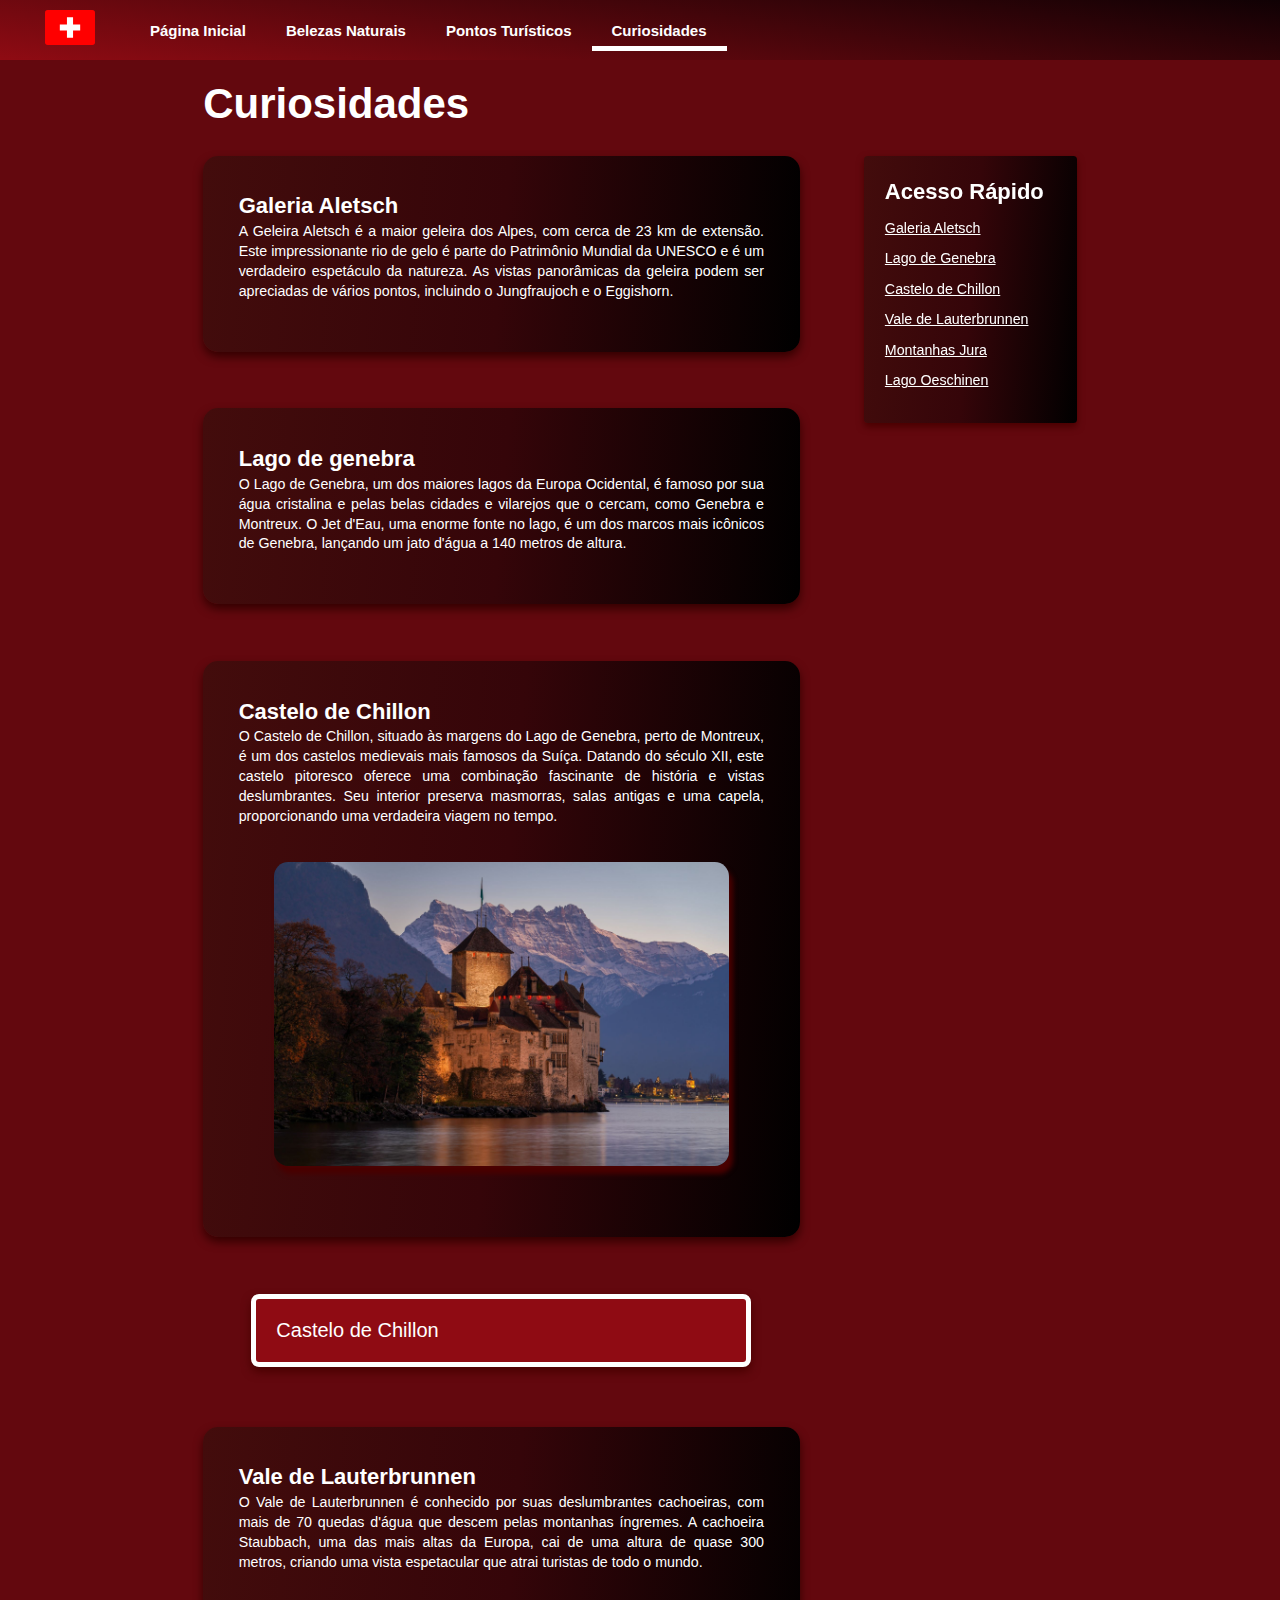
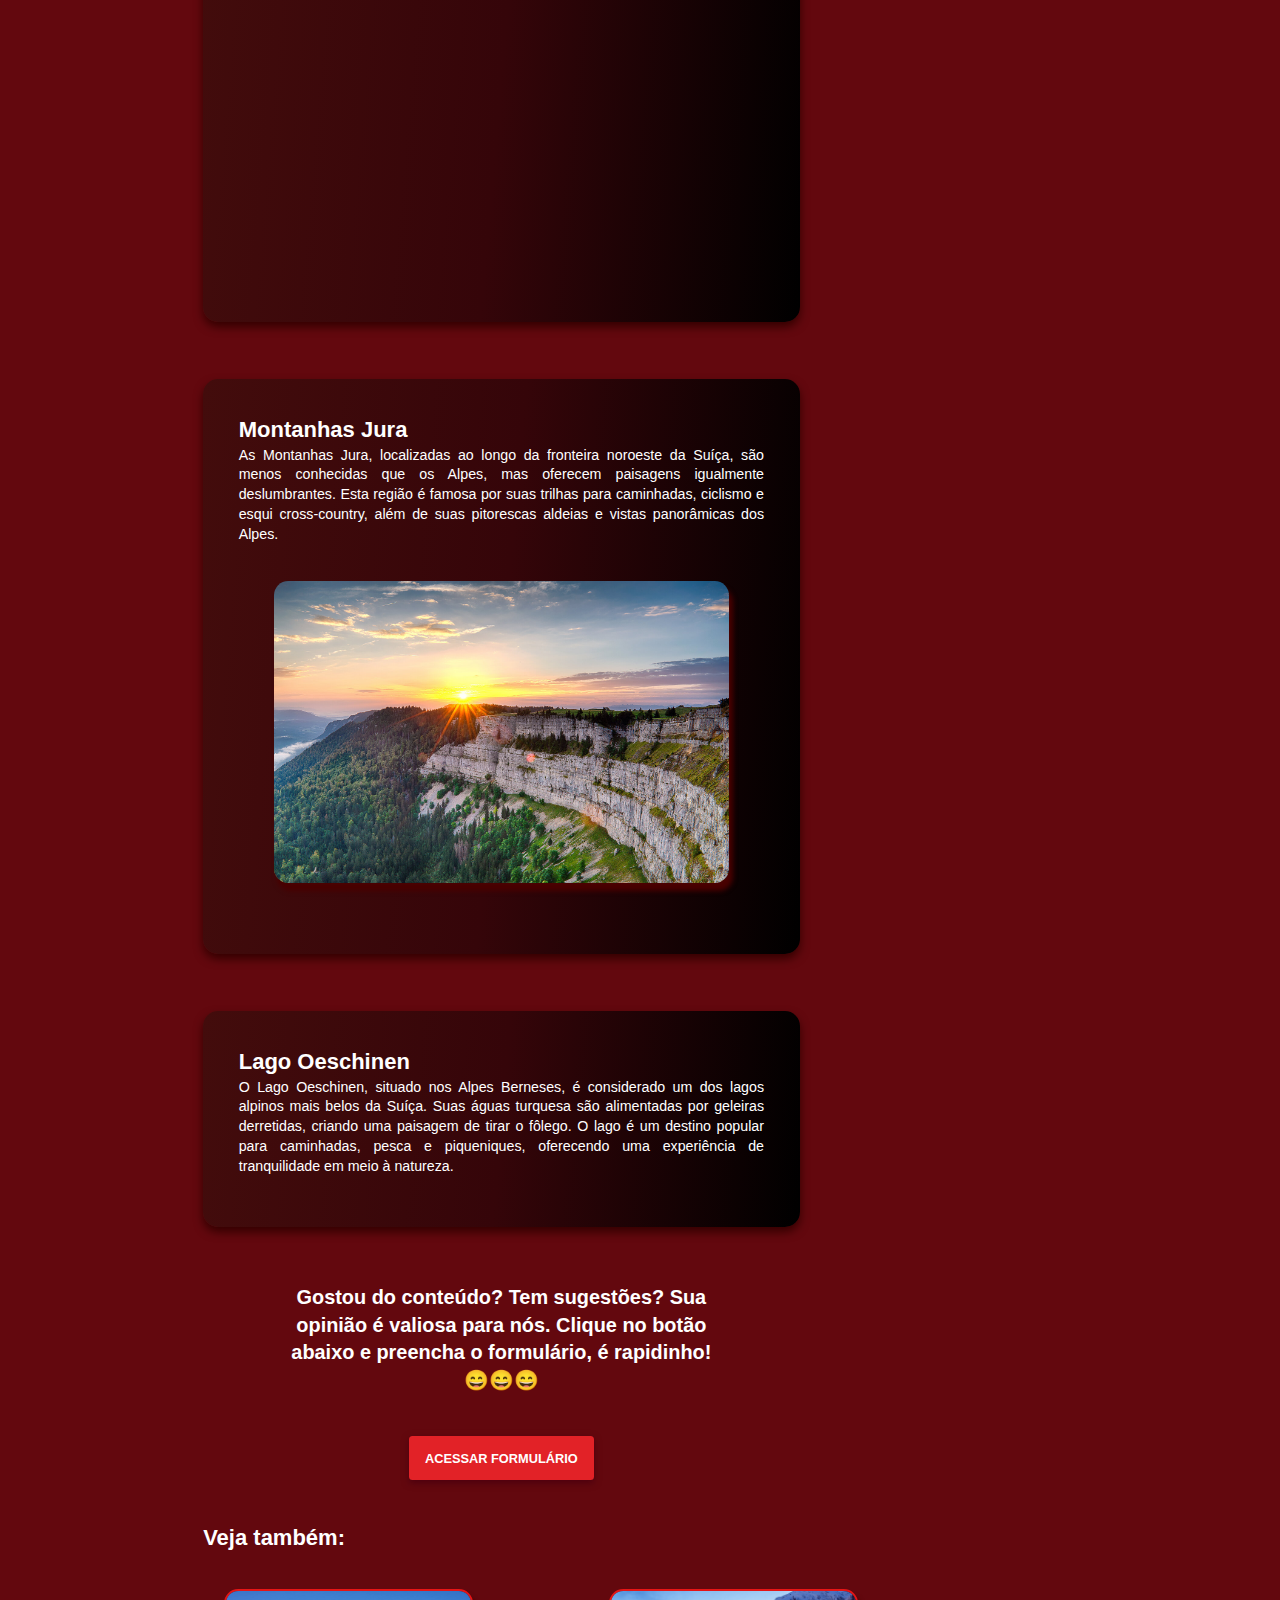
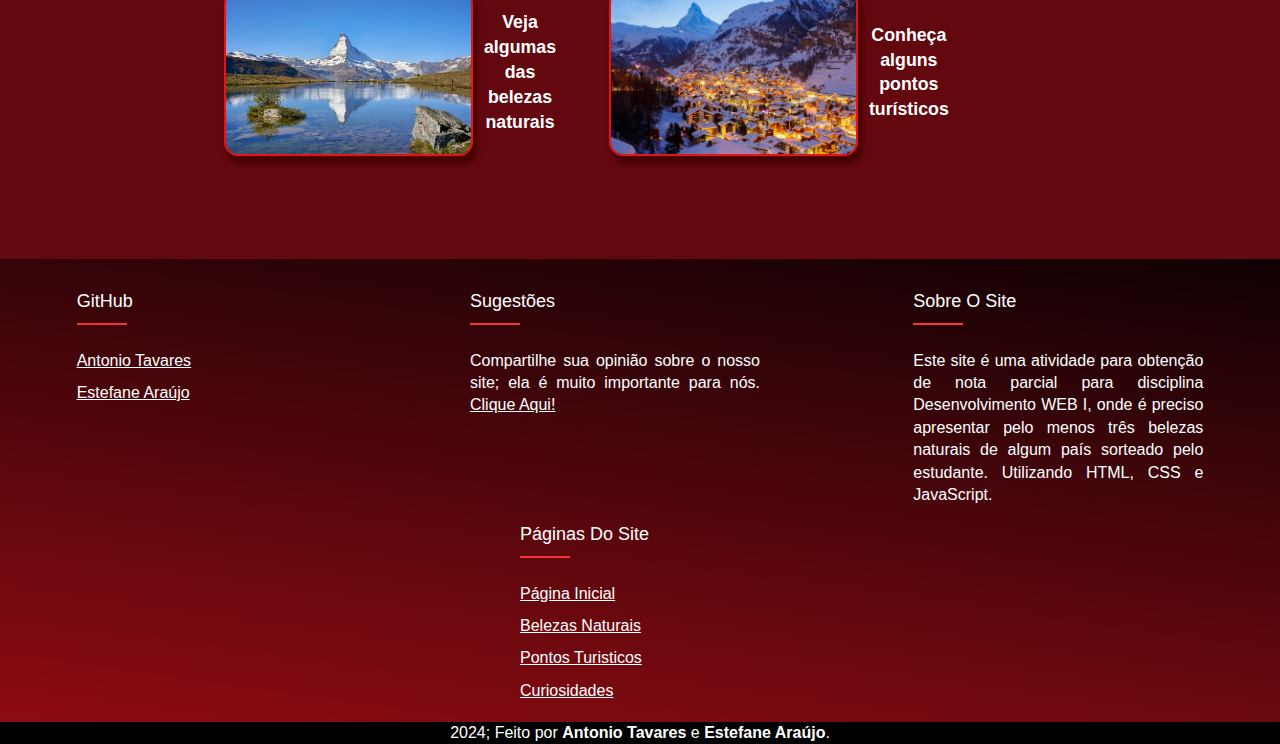
==== commit f8491a55: "Ajustes finais nas pages" ====
--- a/pages/curiosidades.html
+++ b/pages/curiosidades.html
@@ -1,230 +1,230 @@
-<!DOCTYPE html>
-<html lang="pt-br">
-
-<head>
-    <meta charset="UTF-8">
-    <meta name="viewport" content="width=device-width, initial-scale=1.0">
-    <link rel="stylesheet" href="https://cdnjs.cloudflare.com/ajax/libs/font-awesome/6.6.0/css/all.min.css"
-        integrity="sha512-Kc323vGBEqzTmouAECnVceyQqyqdsSiqLQISBL29aUW4U/M7pSPA/gEUZQqv1cwx4OnYxTxve5UMg5GT6L4JJg=="
-        crossorigin="anonymous" referrerpolicy="no-referrer" />
-    <link rel="stylesheet" href="/assets/css/paginas.css">
-    <link rel="shortcut icon" href="/assets/images/switzerland-flag-icon.svg" type="image/x-icon">
-    <title>Página Inicial</title>
-</head>
-
-
-<body>
-    <div class="container">
-        <header>
-            <div id="navbar-placeholder"></div>
-            <nav class="navbar" id="navbar">
-                <div class="navContainer">
-                    <ul class="navLinks">
-                        <li>
-                            <a href="/index.html"><img src="/assets/images/switzerland-flag-icon.svg" alt="Logo do site, é a bandeira da Suiça simples, com uma cruz de cor branca sólida no meio, e com todo o redor em vermelho sólido."
-                                    class="logo"></a>
-                        </li>
-                        <li><a href="/index.html">Página Inicial</a></li>
-                        <li><a href="/pages/paisagens.html">Belezas Naturais</a></li>
-                        <li><a href="/pages/turisticos.html">Pontos Turísticos</a></li>
-                        <li><a href="/pages/curiosidades.html">Curiosidades</a></li>
-                    </ul>
-                </div>
-            </nav>
-        </header>
-
-
-        <div class="content">
-            <main>
-                <h1>Curiosidades</h1>
-                <div class="linha">
-
-                    <div class="coluna">
-                        <div class="conteudoPaginas">
-                            <h2 id="Topico1">Galeria Aletsch</h2>
-                            <p>A Geleira Aletsch é a maior geleira dos Alpes, com cerca de 23 km de extensão. Este
-                                impressionante rio de gelo é parte do Patrimônio Mundial da UNESCO e é um verdadeiro
-                                espetáculo da natureza. As vistas panorâmicas da geleira podem ser apreciadas de vários
-                                pontos, incluindo o Jungfraujoch e o Eggishorn.</p>
-                        </div>
-
-                        <div class="conteudoPaginas">
-                            <h2 id="Topico2">Lago de genebra</h2>
-                            <p>O Lago de Genebra, um dos maiores lagos da Europa Ocidental, é famoso por sua água
-                                cristalina e pelas belas cidades e vilarejos que o cercam, como Genebra e Montreux. O
-                                Jet d'Eau, uma enorme fonte no lago, é um dos marcos mais icônicos de Genebra, lançando
-                                um jato d'água a 140 metros de altura.</p>
-                        </div>
-
-                        <div class="conteudoPaginas">
-                            <h2 id="Topico3">Castelo de Chillon</h2>
-                            <p>O Castelo de Chillon, situado às margens do Lago de Genebra, perto de Montreux, é um dos
-                                castelos medievais mais famosos da Suíça. Datando do século XII, este castelo pitoresco
-                                oferece uma combinação fascinante de história e vistas deslumbrantes. Seu interior
-                                preserva masmorras, salas antigas e uma capela, proporcionando uma verdadeira viagem no
-                                tempo.</p>
-                            <img src="/assets/images/chillon_castle2.jpg" alt="Castelo Chillon. A imagem mostra um castelo medieval situado à beira de um lago, com montanhas cobertas de neve ao fundo. O castelo é iluminado por luzes quentes que destacam suas paredes de pedra e telhados inclinados. Árvores com folhas de outono cercam o castelo, adicionando um toque de cor à cena. A água do lago reflete a luz do castelo, criando um efeito visual impressionante. Ao fundo, além das montanhas, é possível ver uma pequena vila com algumas construções iluminadas. A combinação do castelo histórico, a paisagem natural e a iluminação noturna torna a imagem visualmente atraente e interessante.">
-                        </div>
-
-                        <div id="containerAccordion">
-                            <div class="accordion">
-
-                                <button class="accordion-header">
-                                    <span>Castelo de Chillon</span>
-                                    <i class="fa-solid fa-chevron-down arrow"></i>
-                                </button>
-
-                                <div class="accordion-body">
-                                    <p>Uma curiosidade interessante é que o Castelo de Chillon inspirou o poeta inglês
-                                        Lord Byron a escrever seu famoso poema "O Prisioneiro de Chillon" em 1816, após
-                                        sua visita ao local. Byron até mesmo gravou suas iniciais em uma das colunas do
-                                        castelo, que podem ser vistas até hoje.</p>
-                                </div>
-                            </div>
-                        </div>
-
-
-
-
-
-
-
-                        <div class="conteudoPaginas">
-                            <h2 id="Topico4">Vale de Lauterbrunnen</h2>
-                            <p>O Vale de Lauterbrunnen é conhecido por suas deslumbrantes cachoeiras, com mais de 70
-                                quedas d'água que descem pelas montanhas íngremes. A cachoeira Staubbach, uma das mais
-                                altas da Europa, cai de uma altura de quase 300 metros, criando uma vista espetacular
-                                que atrai turistas de todo o mundo.</p>
-
-                            <iframe id="secureIframe" width="630" height="428"
-                                src="https://www.youtube.com/embed/FIwC768yT3g?si=ObGOAIe0ZSDyDpoS"
-                                title="YouTube video player" frameborder="0"
-                                allow="accelerometer; autoplay; clipboard-write; encrypted-media; gyroscope; picture-in-picture; web-share"
-                                referrerpolicy="strict-origin-when-cross-origin" allowfullscreen></iframe>
-                        </div>
-
-                        <div class="conteudoPaginas">
-                            <h2 id="Topico5">Montanhas Jura</h2>
-                            <p>As Montanhas Jura, localizadas ao longo da fronteira noroeste da Suíça, são menos
-                                conhecidas que os Alpes, mas oferecem paisagens igualmente deslumbrantes. Esta região é
-                                famosa por suas trilhas para caminhadas, ciclismo e esqui cross-country, além de suas
-                                pitorescas aldeias e vistas panorâmicas dos Alpes.</p>
-
-                            <img src="/assets/images/jura.jpg" alt="Montanha Jura. A imagem mostra uma paisagem deslumbrante ao pôr do sol, destacando um penhasco majestoso banhado pela luz dourada do sol poente. O céu está pintado em tons de laranja e amarelo, criando uma cena serena e acolhedora. O penhasco, composto por camadas de rocha exposta, apresenta vegetação verdejante que cresce nas suas encostas e no topo. Na base do penhasco, uma floresta densa de árvores verdes se estende até o fundo do vale, com montanhas distantes visíveis ao longe sob um céu parcialmente nublado. A imagem captura a beleza natural e a tranquilidade de uma paisagem montanhosa ao entardecer, enfatizando tanto a grandiosidade das formações rochosas quanto a paz proporcionada pela natureza.">
-                        </div>
-
-                        <div class="conteudoPaginas">
-                            <h2 id="Topico6">Lago Oeschinen</h2>
-                            <p>O Lago Oeschinen, situado nos Alpes Berneses, é considerado um dos lagos alpinos mais
-                                belos da Suíça. Suas águas turquesa são alimentadas por geleiras derretidas, criando uma
-                                paisagem de tirar o fôlego. O lago é um destino popular para caminhadas, pesca e
-                                piqueniques, oferecendo uma experiência de tranquilidade em meio à natureza.</p>
-                        </div>
-
-                        <section>
-                            <div class="chamadaFormulario">
-                                <p>Gostou do conteúdo? Tem sugestões? Sua opinião é valiosa para nós. Clique no botão abaixo e preencha o formulário, é rapidinho! &#128516;&#128516;&#128516;</p>
-                                <div class="botaoHome">
-                                    <a href="/pages/formulario.html"><button class="botoes" type="button">Acessar
-                                            Formulário</button></a>
-                                </div>
-                            </div>
-                        </section>
-                    </div>
-
-
-
-                    <div class="coluna">
-                        <nav class="menuAcessoRapido">
-                            <h2>Acesso Rápido</h2>
-                            <ul>
-                                <li><a href="#Topico1">Galeria Aletsch</a></li>
-                                <li><a href="#Topico2">Lago de Genebra</a></li>
-                                <li><a href="#Topico3">Castelo de Chillon </a></li>
-                                <li><a href="#Topico4">Vale de Lauterbrunnen </a></li>
-                                <li><a href="#Topico5">Montanhas Jura </a></li>
-                                <li><a href="#Topico6">Lago Oeschinen</a></li>
-                            </ul>
-
-                        </nav>
-                    </div>
-                </div>
-                <section class="recomendacao">
-                    <div>
-                        <h2>Veja também:
-                        </h2>
-                        <ul>
-                            <li>
-                                <a href="/pages/paisagens.html">
-                                    <img src="/assets/images/matterhorn.jpg" alt="Matterhorn. A imagem mostra uma paisagem deslumbrante com uma montanha coberta de neve ao fundo, refletida em um lago cristalino em primeiro plano. A montanha, com seu pico icônico e forma triangular, é cercada por outras montanhas menores também cobertas de neve. O céu está claro e azul, sem nuvens, o que contribui para a nitidez do reflexo no lago. Na margem do lago, há vegetação rasteira e algumas pedras, com uma pequena planta crescendo em uma rocha no meio da água. A imagem transmite uma sensação de tranquilidade e beleza natural, destacando a majestade da montanha e a pureza do ambiente alpino.">
-                                    <p>Veja algumas das belezas naturais</p>
-                                </a>
-                            </li>
-
-                            <li>
-                                <a href="/pages/turisticos.html">
-                                    <img src="/assets/images/zermatt-matterhorn.webp" alt="Zermatt. A imagem mostra uma pitoresca cidade alpina coberta de neve ao entardecer, com luzes brilhantes iluminando as casas e ruas. Ao fundo, destaca-se uma imponente montanha coberta de neve, que é o Matterhorn, uma das montanhas mais icônicas dos Alpes suíços. A cidade está situada em um vale cercado por montanhas, criando uma cena de inverno encantadora e acolhedora. A combinação das luzes quentes das construções com a paisagem nevada e a majestosa montanha ao fundo torna a imagem visualmente atraente e interessante, destacando a beleza natural e a arquitetura típica da região alpina.">
-                                    <p>Conheça alguns pontos turísticos</p>
-                                </a>
-                            </li>
-                        </ul>
-                    </div>
-                </section>
-
-            </main>
-        </div>
-
-
-        <footer class="footer">
-            <section class="footerContainer">
-                <div class="footerRaia">
-
-                    <div class="footerColuna">
-                        <h3>GitHub</h3>
-                        <ul>
-                            <li><a href="https://github.com/toniink" target="_blank">Antonio Tavares</a></li>
-                            <li><a href="https://github.com/EstefaneRodriguesDeAraujo" target="_blank">Estefane
-                                    Araújo</a></li>
-                        </ul>
-                    </div>
-                    <div class="footerColuna">
-                        <h3>Sugestões</h3>
-                        <p>Compartilhe sua opinião sobre o nosso site; ela é muito importante para nós. <a
-                                href="/pages/formulario.html">Clique Aqui!</a> </p>
-                    </div>
-
-                    <div class="footerColuna">
-                        <h3>Sobre o site</h3>
-                        <p>Este site é uma atividade para obtenção de nota parcial para disciplina Desenvolvimento WEB
-                            I, onde é preciso apresentar pelo menos três belezas naturais de algum país sorteado pelo
-                            estudante. Utilizando HTML, CSS e JavaScript.</p>
-                    </div>
-
-                    <div class="footerColuna">
-                        <h3>Páginas do site</h3>
-                        <ul>
-                            <li><a href="/index.html">Página Inicial</a></li>
-                            <li><a href="/pages/paisagens.html">Belezas Naturais</a></li>
-                            <li><a href="/pages/turisticos.html">Pontos Turisticos</a></li>
-                            <li><a href="/pages/curiosidades.html">Curiosidades</a></li>
-
-                        </ul>
-                    </div>
-                </div>
-            </section>
-            <section>
-                <div class="footerBottom">
-                    <span>2024; Feito por <span class="feitoPor">Antonio Tavares</span> e <span class="feitoPor">Estefane
-                            Araújo</span>.</span>
-                </div>
-            </section>
-        </footer>
-    </div>
-</body>
-
-
-
-
-<script src="/assets/js/app.js"></script>
-
+<!DOCTYPE html>
+<html lang="pt-br">
+
+<head>
+    <meta charset="UTF-8">
+    <meta name="viewport" content="width=device-width, initial-scale=1.0">
+    <link rel="stylesheet" href="https://cdnjs.cloudflare.com/ajax/libs/font-awesome/6.6.0/css/all.min.css"
+        integrity="sha512-Kc323vGBEqzTmouAECnVceyQqyqdsSiqLQISBL29aUW4U/M7pSPA/gEUZQqv1cwx4OnYxTxve5UMg5GT6L4JJg=="
+        crossorigin="anonymous" referrerpolicy="no-referrer" />
+    <link rel="stylesheet" href="/assets/css/paginas.css">
+    <link rel="shortcut icon" href="/assets/images/switzerland-flag-icon.svg" type="image/x-icon">
+    <title>Curiosidades</title>
+</head>
+
+
+<body>
+    <div class="container">
+        <header>
+            <div id="navbar-placeholder"></div>
+            <nav class="navbar" id="navbar">
+                <div class="navContainer">
+                    <ul class="navLinks">
+                        <li>
+                            <a href="/index.html"><img src="/assets/images/switzerland-flag-icon.svg" alt="Logo do site, é a bandeira da Suiça simples, com uma cruz de cor branca sólida no meio, e com todo o redor em vermelho sólido."
+                                    class="logo"></a>
+                        </li>
+                        <li><a href="/index.html">Página Inicial</a></li>
+                        <li><a href="/pages/paisagens.html">Belezas Naturais</a></li>
+                        <li><a href="/pages/turisticos.html">Pontos Turísticos</a></li>
+                        <li><a href="/pages/curiosidades.html">Curiosidades</a></li>
+                    </ul>
+                </div>
+            </nav>
+        </header>
+
+
+        <div class="content">
+            <main>
+                <h1>Curiosidades</h1>
+                <div class="linha">
+
+                    <div class="coluna">
+                        <div class="conteudoPaginas">
+                            <h2 id="Topico1">Galeria Aletsch</h2>
+                            <p>A Geleira Aletsch é a maior geleira dos Alpes, com cerca de 23 km de extensão. Este
+                                impressionante rio de gelo é parte do Patrimônio Mundial da UNESCO e é um verdadeiro
+                                espetáculo da natureza. As vistas panorâmicas da geleira podem ser apreciadas de vários
+                                pontos, incluindo o Jungfraujoch e o Eggishorn.</p>
+                        </div>
+
+                        <div class="conteudoPaginas">
+                            <h2 id="Topico2">Lago de genebra</h2>
+                            <p>O Lago de Genebra, um dos maiores lagos da Europa Ocidental, é famoso por sua água
+                                cristalina e pelas belas cidades e vilarejos que o cercam, como Genebra e Montreux. O
+                                Jet d'Eau, uma enorme fonte no lago, é um dos marcos mais icônicos de Genebra, lançando
+                                um jato d'água a 140 metros de altura.</p>
+                        </div>
+
+                        <div class="conteudoPaginas">
+                            <h2 id="Topico3">Castelo de Chillon</h2>
+                            <p>O Castelo de Chillon, situado às margens do Lago de Genebra, perto de Montreux, é um dos
+                                castelos medievais mais famosos da Suíça. Datando do século XII, este castelo pitoresco
+                                oferece uma combinação fascinante de história e vistas deslumbrantes. Seu interior
+                                preserva masmorras, salas antigas e uma capela, proporcionando uma verdadeira viagem no
+                                tempo.</p>
+                            <img src="/assets/images/chillon_castle2.jpg" alt="Castelo Chillon. A imagem mostra um castelo medieval situado à beira de um lago, com montanhas cobertas de neve ao fundo. O castelo é iluminado por luzes quentes que destacam suas paredes de pedra e telhados inclinados. Árvores com folhas de outono cercam o castelo, adicionando um toque de cor à cena. A água do lago reflete a luz do castelo, criando um efeito visual impressionante. Ao fundo, além das montanhas, é possível ver uma pequena vila com algumas construções iluminadas. A combinação do castelo histórico, a paisagem natural e a iluminação noturna torna a imagem visualmente atraente e interessante.">
+                        </div>
+
+                        <div id="containerAccordion">
+                            <div class="accordion">
+
+                                <button class="accordion-header">
+                                    <span>Castelo de Chillon</span>
+                                    <i class="fa-solid fa-chevron-down arrow"></i>
+                                </button>
+
+                                <div class="accordion-body">
+                                    <p>Uma curiosidade interessante é que o Castelo de Chillon inspirou o poeta inglês
+                                        Lord Byron a escrever seu famoso poema "O Prisioneiro de Chillon" em 1816, após
+                                        sua visita ao local. Byron até mesmo gravou suas iniciais em uma das colunas do
+                                        castelo, que podem ser vistas até hoje.</p>
+                                </div>
+                            </div>
+                        </div>
+
+
+
+
+
+
+
+                        <div class="conteudoPaginas">
+                            <h2 id="Topico4">Vale de Lauterbrunnen</h2>
+                            <p>O Vale de Lauterbrunnen é conhecido por suas deslumbrantes cachoeiras, com mais de 70
+                                quedas d'água que descem pelas montanhas íngremes. A cachoeira Staubbach, uma das mais
+                                altas da Europa, cai de uma altura de quase 300 metros, criando uma vista espetacular
+                                que atrai turistas de todo o mundo.</p>
+
+                            <iframe id="secureIframe" width="630" height="428"
+                                src="https://www.youtube.com/embed/FIwC768yT3g?si=ObGOAIe0ZSDyDpoS"
+                                title="YouTube video player" frameborder="0"
+                                allow="accelerometer; autoplay; clipboard-write; encrypted-media; gyroscope; picture-in-picture; web-share"
+                                referrerpolicy="strict-origin-when-cross-origin" allowfullscreen></iframe>
+                        </div>
+
+                        <div class="conteudoPaginas">
+                            <h2 id="Topico5">Montanhas Jura</h2>
+                            <p>As Montanhas Jura, localizadas ao longo da fronteira noroeste da Suíça, são menos
+                                conhecidas que os Alpes, mas oferecem paisagens igualmente deslumbrantes. Esta região é
+                                famosa por suas trilhas para caminhadas, ciclismo e esqui cross-country, além de suas
+                                pitorescas aldeias e vistas panorâmicas dos Alpes.</p>
+
+                            <img src="/assets/images/jura.jpg" alt="Montanha Jura. A imagem mostra uma paisagem deslumbrante ao pôr do sol, destacando um penhasco majestoso banhado pela luz dourada do sol poente. O céu está pintado em tons de laranja e amarelo, criando uma cena serena e acolhedora. O penhasco, composto por camadas de rocha exposta, apresenta vegetação verdejante que cresce nas suas encostas e no topo. Na base do penhasco, uma floresta densa de árvores verdes se estende até o fundo do vale, com montanhas distantes visíveis ao longe sob um céu parcialmente nublado. A imagem captura a beleza natural e a tranquilidade de uma paisagem montanhosa ao entardecer, enfatizando tanto a grandiosidade das formações rochosas quanto a paz proporcionada pela natureza.">
+                        </div>
+
+                        <div class="conteudoPaginas">
+                            <h2 id="Topico6">Lago Oeschinen</h2>
+                            <p>O Lago Oeschinen, situado nos Alpes Berneses, é considerado um dos lagos alpinos mais
+                                belos da Suíça. Suas águas turquesa são alimentadas por geleiras derretidas, criando uma
+                                paisagem de tirar o fôlego. O lago é um destino popular para caminhadas, pesca e
+                                piqueniques, oferecendo uma experiência de tranquilidade em meio à natureza.</p>
+                        </div>
+
+                        <section>
+                            <div class="chamadaFormulario">
+                                <p>Gostou do conteúdo? Tem sugestões? Sua opinião é valiosa para nós. Clique no botão abaixo e preencha o formulário, é rapidinho! &#128516;&#128516;&#128516;</p>
+                                <div class="botaoHome">
+                                    <a href="/pages/formulario.html"><button class="botoes" type="button">Acessar
+                                            Formulário</button></a>
+                                </div>
+                            </div>
+                        </section>
+                    </div>
+
+
+
+                    <div class="coluna">
+                        <nav class="menuAcessoRapido">
+                            <h2>Acesso Rápido</h2>
+                            <ul>
+                                <li><a href="#Topico1">Galeria Aletsch</a></li>
+                                <li><a href="#Topico2">Lago de Genebra</a></li>
+                                <li><a href="#Topico3">Castelo de Chillon </a></li>
+                                <li><a href="#Topico4">Vale de Lauterbrunnen </a></li>
+                                <li><a href="#Topico5">Montanhas Jura </a></li>
+                                <li><a href="#Topico6">Lago Oeschinen</a></li>
+                            </ul>
+
+                        </nav>
+                    </div>
+                </div>
+                <section class="recomendacao">
+                    <div>
+                        <h2>Veja também:
+                        </h2>
+                        <ul>
+                            <li>
+                                <a href="/pages/paisagens.html">
+                                    <img src="/assets/images/matterhorn.jpg" alt="Matterhorn. A imagem mostra uma paisagem deslumbrante com uma montanha coberta de neve ao fundo, refletida em um lago cristalino em primeiro plano. A montanha, com seu pico icônico e forma triangular, é cercada por outras montanhas menores também cobertas de neve. O céu está claro e azul, sem nuvens, o que contribui para a nitidez do reflexo no lago. Na margem do lago, há vegetação rasteira e algumas pedras, com uma pequena planta crescendo em uma rocha no meio da água. A imagem transmite uma sensação de tranquilidade e beleza natural, destacando a majestade da montanha e a pureza do ambiente alpino.">
+                                    <p>Veja algumas das belezas naturais</p>
+                                </a>
+                            </li>
+
+                            <li>
+                                <a href="/pages/turisticos.html">
+                                    <img src="/assets/images/zermatt-matterhorn.webp" alt="Zermatt. A imagem mostra uma pitoresca cidade alpina coberta de neve ao entardecer, com luzes brilhantes iluminando as casas e ruas. Ao fundo, destaca-se uma imponente montanha coberta de neve, que é o Matterhorn, uma das montanhas mais icônicas dos Alpes suíços. A cidade está situada em um vale cercado por montanhas, criando uma cena de inverno encantadora e acolhedora. A combinação das luzes quentes das construções com a paisagem nevada e a majestosa montanha ao fundo torna a imagem visualmente atraente e interessante, destacando a beleza natural e a arquitetura típica da região alpina.">
+                                    <p>Conheça alguns pontos turísticos</p>
+                                </a>
+                            </li>
+                        </ul>
+                    </div>
+                </section>
+
+            </main>
+        </div>
+
+
+        <footer class="footer">
+            <section class="footerContainer">
+                <div class="footerRaia">
+
+                    <div class="footerColuna">
+                        <h3>GitHub</h3>
+                        <ul>
+                            <li><a href="https://github.com/toniink" target="_blank">Antonio Tavares</a></li>
+                            <li><a href="https://github.com/EstefaneRodriguesDeAraujo" target="_blank">Estefane
+                                    Araújo</a></li>
+                        </ul>
+                    </div>
+                    <div class="footerColuna">
+                        <h3>Sugestões</h3>
+                        <p>Compartilhe sua opinião sobre o nosso site; ela é muito importante para nós. <a
+                                href="/pages/formulario.html">Clique Aqui!</a> </p>
+                    </div>
+
+                    <div class="footerColuna">
+                        <h3>Sobre o site</h3>
+                        <p>Este site é uma atividade para obtenção de nota parcial para disciplina Desenvolvimento WEB
+                            I, onde é preciso apresentar pelo menos três belezas naturais de algum país sorteado pelo
+                            estudante. Utilizando HTML, CSS e JavaScript.</p>
+                    </div>
+
+                    <div class="footerColuna">
+                        <h3>Páginas do site</h3>
+                        <ul>
+                            <li><a href="/index.html">Página Inicial</a></li>
+                            <li><a href="/pages/paisagens.html">Belezas Naturais</a></li>
+                            <li><a href="/pages/turisticos.html">Pontos Turisticos</a></li>
+                            <li><a href="/pages/curiosidades.html">Curiosidades</a></li>
+
+                        </ul>
+                    </div>
+                </div>
+            </section>
+            <section>
+                <div class="footerBottom">
+                    <span>2024; Feito por <span class="feitoPor">Antonio Tavares</span> e <span class="feitoPor">Estefane
+                            Araújo</span>.</span>
+                </div>
+            </section>
+        </footer>
+    </div>
+</body>
+
+
+
+
+<script src="/assets/js/app.js"></script>
+
 </html>--- a/assets/css/paginas.css
+++ b/assets/css/paginas.css
@@ -5,89 +5,134 @@
     padding: 0;
 }
 
-
-
 .container {
     display: flex;
     flex-direction: column;
     min-height: 100vh;
-  }
-  
-  #navbar-placeholder {
+}
+
+#navbar-placeholder {
     height: 120px;
-  }
-  
-  .navLinks{
+}
+
+.navLinks {
     height: 100px;
-  }
-  .navbar {
+}
+
+.navbar {
     position: fixed;
     top: 0;
     width: 100%;
     z-index: 1000;
     transition: top 0.3s;
-  }
-  
-  .navbar ul {
+}
+
+.navbar ul {
     font-size: 16px;
     background-image: linear-gradient(8deg, #8f0b13, #100104);
     padding: 0;
     margin: 0;
     overflow: hidden;
     font-weight: 600;
-    display: flex; 
-    align-items: center; 
-  }
-  
-  ul {
+    display: flex;
+    align-items: center;
+}
+
+ul {
     list-style-type: none;
     text-decoration: none;
-  }
-  
-  .logo {
+}
+
+.logo {
     max-width: 80px;
-    
     width: 100px;
-    margin: auto 20px; 
+    margin: auto 20px;
     padding: 20px 0;
     cursor: pointer;
     border-radius: 8px;
     transition: transform 0.3s ease, box-shadow 0.3s ease;
-  }
-  
-  .logo:hover {
+}
+
+.logo:hover {
     transform: scale(1.05);
-  }
-  
-  .navbar a {
+}
+
+.navbar a {
     color: white;
     text-decoration: none;
-    padding: 30px 30px; 
-  }
-  
-  .navbar li {
+    padding: 30px 30px;
+}
+
+.navbar li {
     position: relative;
     list-style: none;
-  }
-  
-  .navbar li.active::before {
+}
+
+.navbar li.active::before {
     content: "";
     position: absolute;
     left: 0;
     bottom: -10px;
-    background-color: #ff7070;
+    background-color: #FFFFFF;
     height: 5px;
     width: 100%;
     box-sizing: border-box;
-  }
-  
-  .navbar a:hover {
+}
+
+.navbar a:hover {
     color: #ffcab4;
     transition: all 0.3s ease;
-  }
-  
-  
-  
+}
+
+@media (max-width: 1366px) {
+    .navbar ul {
+        font-size: 15px;
+        padding: 0 10px;
+    }
+
+    .logo {
+        width: 50px;
+        margin: 10px 15px;
+    }
+
+    .navbar a {
+        padding: 25px 20px;
+    }
+
+    .navLinks {
+        height: 60px;
+    }
+}
+
+@media (max-width: 768px) {
+    .navbar {
+        flex-direction: column;
+        align-items: center;
+    }
+
+    .navbar ul {
+        flex-direction: column;
+        font-size: 14px;
+        padding: 0;
+    }
+
+    .logo {
+        width: 80px;
+        margin: 10px 0;
+    }
+
+    .navbar a {
+        padding: 15px 10px;
+        text-align: center;
+    }
+
+    .navLinks {
+        height: 80px;
+    }
+}
+
+
+
 
 
 
@@ -95,7 +140,7 @@
     height: 100%;
     margin: 0;
     padding: 0px;
-    background-color: #FFF5EC;
+    background-color: #63080e;
     line-height: 1.5;
     text-align: justify;
 }
@@ -112,145 +157,368 @@
     font-size: 48px;
     margin-top: 50px;
     margin-bottom: 25px;
+    color: #FFFFFF;
 }
 
 h2 {
     font-size: 24px;
+    color: #FFFFFF;
 }
 
 p {
     margin-bottom: 1em;
-}
-
-
-.carousel {
-    margin: auto 30px;
-    position: relative;
-    width: 100%;
-    max-width: 500px;
-    overflow: hidden;
-    border-radius: 10px;
-    border: 5px solid rgb(96, 97, 130);
-  }
-  
-  .slides {
-    display: flex;
-    transition: transform 0.5s ease-in-out;
-    width: 130%; 
-    justify-content: flex-start; 
-  }
-  
-  .slides img {
-    width: 100%;
-    height: auto;
-    flex-shrink: 0; 
-  }
-  
-  .indicators {
-    position: absolute;
-    bottom: 10px;
-    left: 50%;
-    transform: translateX(-50%);
-    display: flex;
-    gap: 10px;
-  }
-  
-  .dot {
-    width: 10px;
-    height: 10px;
-    border-radius: 50%;
-    background-color: #ccc;
-    cursor: pointer;
-    transition: background-color 0.5s;
-  }
-  
-  .dot.active {
-    background-color: #333;
-  }
-  
-  
-  
-  
-  
-  
-  
-  
-  
-  #wide {
-    position: absolute; 
+    color: #FFFFFF;
+}
+
+@media (max-width: 1366px) {
+    body {
+        line-height: 1.4;
+    }
+
+    .content {
+        padding: 18px;
+        padding-top: 0px
+    }
+
+    h1 {
+        font-size: 42px;
+        margin-top: 15px;
+        margin-bottom: 22px;
+    }
+
+    h2 {
+        font-size: 22px;
+    }
+}
+
+
+#wide {
+    position: absolute;
     top: 0;
     left: 0;
-    width: 100%; 
-    height: 55vh; 
-    object-fit: cover; 
-    z-index: -1; 
-    margin: 0; 
-    padding: 0; 
+    width: 100%;
+    height: 55vh;
+    object-fit: cover;
+    z-index: -1;
+    margin: 0;
+    padding: 0;
     filter: brightness(50%) blur(2px) saturate(3);
-    border-bottom: 5px solid black;
-}
-
-  .imgContainer {
-    position: relative; 
-    width: 100%;
-    height: 500px; 
-    overflow: hidden; 
-  }
-  
-  .textContainer {
+    border-bottom: 5px solid #300000;
+}
+
+@media (max-width: 1366px) {
+    #wide {
+        width: 1366px;
+        height: 60.05vh;
+        filter: brightness(50%) blur(1.422px) saturate(3);
+        border-bottom: 3.555px solid black;
+    }
+}
+
+
+.imgContainer {
     position: relative;
-    z-index: 1; 
-    padding-top: 500px; 
-    color: #fff; 
-    background-color: #efdfc5; 
-  }
-  .imageContainer h1{
-    color: white;
-  }
-  .h2Home {
+    width: 100%;
+    height: 500px;
+    overflow: hidden;
+}
+
+
+.imageContainer h1 {
+    color: white;
+}
+
+.h2Home {
     display: inline-block;
     max-width: 600px;
     color: white;
     margin-bottom: 100px;
-  }
-  
-  .imagemHome {
+}
+
+.imagemHome {
     margin-left: 30px;
     border-radius: 20px;
-    box-shadow: 5px 10px 8px gray;
-  }
-  
-  .imageContainer {
+    box-shadow: 5px 10px 8px rgb(73, 1, 1);
+}
+
+.imageContainer {
     width: fit-content;
     margin: 100px auto;
     display: flex;
     flex-direction: column;
-  }
-  
-  .imageContainer img {
+}
+
+.imageContainer img {
     width: 630px;
-  }
-  
-  .alinhamento {
+}
+
+.alinhamento {
     display: flex;
     align-items: center;
     width: fit-content;
     margin-top: 30px
-  }
-  
-  .paragrafoHome {
+}
+
+.paragrafoHome {
     display: inline-block;
     font-size: 20px;
-    background-color: #efdfc5;
-    box-shadow: 0px 10px 20px gray;
+    background-image: linear-gradient(95deg, rgb(67, 12, 12)000, #350509, #000000);
+    box-shadow: 0px 10px 20px rgb(73, 1, 1);
     border-radius: 15px;
     padding: 50px;
     min-width: 400px;
     max-width: 600px;
     margin-top: 30px;
-  }
-  
-  .segundoParagrafoHome {
+}
+
+@media (max-width: 1366px) {
+    .imgContainer {
+        height: 355.5px;
+    }
+
+    .textContainer {
+        padding-top: 355.5px;
+    }
+
+    .h2Home {
+        max-width: 426.6px;
+        margin-bottom: 71.1px;
+    }
+
+    .imagemHome {
+        margin-left: 21.33px;
+        border-radius: 14.22px;
+        box-shadow: 3.555px 7.11px 5.688px rgb(73, 1, 1);
+    }
+
+    .imageContainer img {
+        width: 447.3px;
+    }
+
+    .alinhamento {
+        margin-top: 21.33px;
+    }
+
+    .paragrafoHome {
+        font-size: 14.22px;
+        padding: 35.55px;
+        min-width: 284.4px;
+        max-width: 426.6px;
+        margin-top: 21.33px;
+    }
+}
+
+
+
+.carousel {
+    margin: auto 30px;
+    position: relative;
+    width: 100%;
+    min-width: 450px;
+    max-width: 500px;
+    overflow: hidden;
+    border-radius: 10px;
+    border: 5px solid #300000;
+}
+
+.slides {
+    display: flex;
+    transition: transform 0.5s ease-in-out;
+    width: 130%;
+    justify-content: flex-start;
+}
+
+.slides img {
+    width: 100%;
+    height: auto;
+    flex-shrink: 0;
+    cursor: pointer;
+}
+
+.slides img[alt]::after {
+    content: attr(alt);
+    visibility: hidden;
+    display: none;
+}
+
+.indicators {
+    position: absolute;
+    bottom: 10px;
+    left: 50%;
+    transform: translateX(-50%);
+    display: flex;
+    gap: 10px;
+}
+
+.dot {
+    width: 10px;
+    height: 10px;
+    border-radius: 50%;
+    background-color: #ccc;
+    cursor: pointer;
+    transition: background-color 0.5s;
+}
+
+.dot.active {
+    background-color: #333;
+}
+
+
+.customLightbox {
+    display: none;
+    position: fixed;
+    z-index: 1000;
+    padding-top: 60px;
+    left: 0;
+    top: 0;
+    width: 100%;
+    height: 100%;
+    overflow: auto;
+    background-color: rgba(0, 0, 0, 0.9);
+}
+
+.customLightboxContent {
+    margin: auto;
+    display: block;
+    width: 90%;
+    max-width: 900px;
+    height: 80vh;
+    object-fit: contain;
+    pointer-events: none;
+}
+
+#customCaption {
+    margin: auto;
+    display: block;
+    width: 80%;
+    max-width: 700px;
+    text-align: center;
+    color: #ccc;
+    padding: 10px 0;
+    position: absolute;
+    top: 10px;
+    left: 50%;
+    transform: translateX(-50%);
+    background-color: rgba(0, 0, 0, 0.5);
+    padding: 5px 10px;
+    border-radius: 5px;
+}
+
+.customClose {
+    position: absolute;
+    top: 20px;
+    right: 35px;
+    color: #fff;
+    font-size: 40px;
+    font-weight: bold;
+    cursor: pointer;
+}
+
+.customClose:hover,
+.customClose:focus {
+    color: #bbb;
+    text-decoration: none;
+}
+
+.customLightbox-thumbnails {
+    display: flex;
+    gap: 20px;
+    justify-content: center;
+    position: absolute;
+    bottom: 10px;
+    width: 900px;
+    overflow-x: auto;
+    transform: translateX(-50%);
+    left: 50%;
+}
+
+.customLightbox-thumbnail {
+    width: 70px;
+    height: 150px;
+    cursor: pointer;
+    object-fit: cover;
+    border-radius: 5px;
+    box-shadow: 0 2px 4px rgba(0, 0, 0, 0.2);
+}
+
+.customLightbox-thumbnail.selected {
+    border: 2px solid white;
+}
+
+.image-count {
+    position: absolute;
+    bottom: 60px;
+    width: 100%;
+    text-align: center;
+    color: #fff;
+    font-size: 16px;
+}
+
+
+.customPrev,
+.customNext {
+    cursor: pointer;
+    position: absolute;
+    top: 50%;
+    width: auto;
+    padding: 16px;
+    color: white;
+    font-weight: bold;
+    font-size: 24px;
+    transition: 0.3s;
+    user-select: none;
+    background-color: rgba(0, 0, 0, 0.5);
+    border-radius: 5px;
+    z-index: 2;
+}
+
+.customPrev {
+    left: 10px;
+}
+
+.customNext {
+    right: 10px;
+}
+
+.customPrev:hover,
+.customNext:hover {
+    background-color: rgba(0, 0, 0, 0.8);
+}
+
+@media (max-width: 1366px) {
+    .carousel {
+        margin: auto 20px;
+        min-width: 300px;
+        max-width: 350px;
+        min-height: 300px;
+        max-height: 350px;
+    }
+
+    .slides {
+        width: 120%;
+    }
+
+    .slides img {
+        max-width: 400px;
+        height: auto;
+        object-fit: cover;
+    }
+
+    .indicators {
+        bottom: 8px;
+    }
+
+    .dot {
+        width: 8px;
+        height: 8px;
+    }
+}
+
+
+
+
+
+.segundoParagrafoHome {
     font-size: 38px;
     font-weight: bold;
     text-align: center;
@@ -258,8 +526,8 @@
     max-width: 600px;
     margin: 0 auto 0 auto;
     color: white;
-  }
-  
+}
+
 
 
 
@@ -295,6 +563,34 @@
     transition: all 0.3s ease;
 }
 
+@media (max-width: 1366px) {
+    .segundoParagrafoHome {
+        font-size: 27px;
+        max-width: 426.6px;
+    }
+
+    .botaoHome {
+        padding-top: 21.33px;
+    }
+
+    .botoes {
+        width: 184.86px;
+        font-size: 12.798px;
+        padding: 14.22px;
+        border-radius: 3.555px;
+        box-shadow: 0px 2.133px 7.11px #4d000f;
+    }
+
+    .botoes:hover,
+    .botoes:focus,
+    .botoes:active {
+        box-shadow: 0px 7.11px 14.22px #4d000f;
+        transform: scale(1.1);
+        color: #fbebd8;
+        transition: all 0.3s ease;
+    }
+}
+
 
 .linha {
     display: flex;
@@ -307,8 +603,8 @@
 
 .conteudoPaginas {
     font-size: 20px;
-    background-color: #efdfc5;
-    box-shadow: 0px 5px 10px gray;
+    background-image: linear-gradient(95deg, rgb(67, 12, 12)000, #350509, #000000);
+    box-shadow: 0px 5px 10px rgb(52, 0, 0);
     border-radius: 15px;
     padding: 50px;
     width: 840px;
@@ -317,25 +613,47 @@
 
 .conteudoPaginas img {
     border-radius: 20px;
-    box-shadow: 5px 10px 8px gray;
+    box-shadow: 5px 10px 8px #300000;
     margin: 50px auto;
     width: 640px;
     display: block;
     height: auto;
 }
 
+@media (max-width: 1366px) {
+    .conteudoPaginas {
+        font-size: 14.22px;
+        padding: 35.55px;
+        width: 596.4px;
+        margin-bottom: 56.88px;
+    }
+
+    .conteudoPaginas img {
+        border-radius: 14.22px;
+        box-shadow: 3.555px 7.11px 5.688px rgb(73, 1, 1);
+        margin: 35.55px auto;
+        width: 454.44px;
+    }
+}
+
 
 iframe {
     display: block;
     margin: 0 auto;
 }
 
+@media(max-width: 1366px) {
+    iframe {
+        max-width: 500px;
+        max-height: 300px;
+    }
+}
 
 
 .gallery {
     position: relative;
-    border: 5px solid rgb(124, 75, 75);
-    background-color: #979797;
+    border: 5px solid #300000;
+    background-color: #535353;
     border-radius: 15px;
     padding: 15px;
     display: flex;
@@ -343,14 +661,17 @@
     align-items: center;
     margin-top: 20px;
     margin-bottom: 50px;
+    width: 100%;
+    max-width: 800px;
 }
 
 .main-slider {
-    width: 80%;
+    width: 100%;
     height: 400px;
     display: flex;
     overflow: hidden;
     position: relative;
+    z-index: 1;
 }
 
 .gallery-item {
@@ -362,6 +683,8 @@
     box-shadow: 0 4px 8px rgba(0, 0, 0, 0.2);
     transition: transform 0.3s;
     display: none;
+    position: relative;
+    z-index: 1;
 }
 
 .gallery-item.active {
@@ -383,6 +706,7 @@
     user-select: none;
     background-color: rgba(0, 0, 0, 0.5);
     border-radius: 5px;
+    z-index: 2;
 }
 
 .prev-slider {
@@ -404,12 +728,11 @@
     margin-top: 20px;
     justify-content: flex-start;
     overflow-x: auto;
-    max-width: 900px;
+    max-width: 100%;
     white-space: nowrap;
     padding-left: 20px;
     padding-bottom: 10px;
     box-sizing: border-box;
-
 }
 
 .thumbnail {
@@ -430,6 +753,41 @@
     border: 2px solid white;
 }
 
+.scroll-left,
+.scroll-right {
+    background-color: rgba(0, 0, 0, 0.5);
+    border: none;
+    color: white;
+    padding: 20px;
+    cursor: pointer;
+    position: absolute;
+
+    transform: translateY(-50%);
+    z-index: 2;
+}
+
+.scroll-left {
+    left: 0px;
+    bottom: 35px;
+}
+
+.scroll-right {
+    right: 0px;
+    bottom: 35px;
+}
+
+.scroll-left:hover,
+.scroll-right:hover {
+    background-color: rgba(0, 0, 0, 0.8);
+}
+
+.thumbnails-wrapper {
+    display: flex;
+    overflow-x: auto;
+    scroll-behavior: smooth;
+    width: calc(100% - 40px);
+    padding-right: 20px;
+}
 
 .lightbox {
     display: none;
@@ -522,6 +880,7 @@
     color: #fff;
     font-size: 16px;
 }
+
 .sr-only {
     position: absolute;
     width: 1px;
@@ -531,14 +890,90 @@
     overflow: hidden;
     clip: rect(0, 0, 0, 0);
     border: 0;
-  }
-  
+}
+
+@media (max-width: 1366px) {
+    .gallery {
+        max-width: 600px;
+    }
+
+    .main-slider {
+        height: 284px;
+    }
+
+    .gallery-item {
+        border-radius: 7px;
+        box-shadow: 0 3px 6px rgba(0, 0, 0, 0.2);
+    }
+
+    .prev-slider,
+    .next-slider {
+        padding: 12px;
+        margin-top: -35px;
+        font-size: 17px;
+    }
+
+    .thumbnail {
+        width: 70px;
+        height: 70px;
+        border-radius: 4px;
+        box-shadow: 0 1px 3px rgba(0, 0, 0, 0.2);
+    }
+
+    .thumbnail-container {
+        max-width: 100%;
+    }
+
+    .lightbox {
+        padding-top: 42px;
+    }
+
+    .close {
+        top: 14px;
+        right: 25px;
+        font-size: 28px;
+    }
+
+    .prev,
+    .next {
+        padding: 14px;
+        margin-top: -35px;
+        font-size: 28px;
+    }
+
+    .lightbox-thumbnail {
+        width: 35px;
+        height: 35px;
+        border-radius: 4px;
+        box-shadow: 0 1px 3px rgba(0, 0, 0, 0.2);
+    }
+
+    .image-count {
+        bottom: 42px;
+        font-size: 12px;
+    }
+
+    .scroll-left {
+        left: 0px;
+        bottom: 5px;
+    }
+
+    .scroll-right {
+        right: 0px;
+        bottom: 5px;
+    }
+}
+
+
+
+
+
 
 
 .menuAcessoRapido {
     font-size: 20px;
-    background-color: #efdfc5;
-    box-shadow: 0px 5px 10px gray;
+    background-image: linear-gradient(95deg, rgb(67, 12, 12)000, #350509, #000000);
+    box-shadow: 0px 5px 10px rgb(73, 1, 1);
     border-radius: 5px;
     padding: 30px;
     margin-left: 90px;
@@ -552,6 +987,7 @@
 .menuAcessoRapido a {
     display: block;
     margin: 15px auto;
+    color: #FFFFFF;
 }
 
 .menuAcessoRapido a:hover {
@@ -565,6 +1001,27 @@
     height: 50px;
     margin-top: -50px;
     visibility: hidden;
+}
+
+@media (max-width: 1366px) {
+    .menuAcessoRapido {
+        font-size: 14.22px;
+        box-shadow: 0px 3.555px 7.11px rgb(73, 1, 1);
+        border-radius: 3.555px;
+        padding: 21.33px;
+        margin-left: 63.99px;
+        top: 85.32px;
+        width: 213.3px;
+    }
+
+    .menuAcessoRapido a {
+        margin: 10.665px auto;
+    }
+
+    .menuAcessoRapido:target::before {
+        height: 35.55px;
+        margin-top: -35.55px;
+    }
 }
 
 
@@ -577,6 +1034,13 @@
     margin: 0 auto 0 auto;
 }
 
+@media (max-width: 1366px) {
+    .chamadaFormulario {
+        font-size: 19.908px;
+        max-width: 426.6px;
+    }
+}
+
 
 .recomendacao {
     max-width: 700px;
@@ -609,8 +1073,8 @@
 
 .recomendacao img {
     border-radius: 20px;
-    border: 1px solid #000000;
-    box-shadow: 5px 10px 8px gray;
+    border: 2px solid #e61515;
+    box-shadow: 0px 5px 10px rgb(73, 0, 0);
     margin: 50px auto;
     max-width: 350px;
     display: block;
@@ -630,6 +1094,30 @@
     min-width: 30px;
 }
 
+@media (max-width: 1366px) {
+    .recomendacao {
+        max-width: 497.7px;
+        margin-top: 42.66px;
+    }
+
+    .recomendacao ul li {
+        margin: 0 21.33px;
+    }
+
+    .recomendacao img {
+        border-radius: 14.22px;
+        box-shadow: 3.555px 7.11px 5.688px rgb(73, 1, 1);
+        margin: 35.55px auto;
+        max-width: 248.85px;
+    }
+
+    .recomendacao p {
+        font-size: 17.775px;
+        margin: 10.665px;
+    }
+}
+
+
 
 #containerAccordion {
     display: flex;
@@ -642,11 +1130,12 @@
 
 .accordion {
     background-color: #8f0b13;
+    border: 5px solid white;
     border-radius: 8px;
     padding: 20px;
     color: white;
     cursor: pointer;
-    box-shadow: 5px 5px 5px rgba(0, 0, 0, 0.1);
+    box-shadow: 0px 5px 10px rgb(73, 1, 1);
 }
 
 .accordion-header {
@@ -699,6 +1188,7 @@
     padding-top: 70px;
     margin-bottom: 0;
 }
+
 .footerContainer {
     background-image: linear-gradient(8deg, #8f0b13, #100104);
     color: white;
@@ -706,6 +1196,7 @@
     margin: auto;
 
 }
+
 .footerContainer a {
     color: white;
     transition: all 0.3s ease;
@@ -773,4 +1264,16 @@
 
 .feitoPor {
     font-weight: bold;
-}+}
+
+@media (max-width: 1366px) {
+    .footer {
+        padding-top: 49.77px;
+        margin-bottom: 0;
+    }
+
+    .footerContainer {
+        padding-top: 30px;
+        padding-bottom: 20px;
+    }
+}
